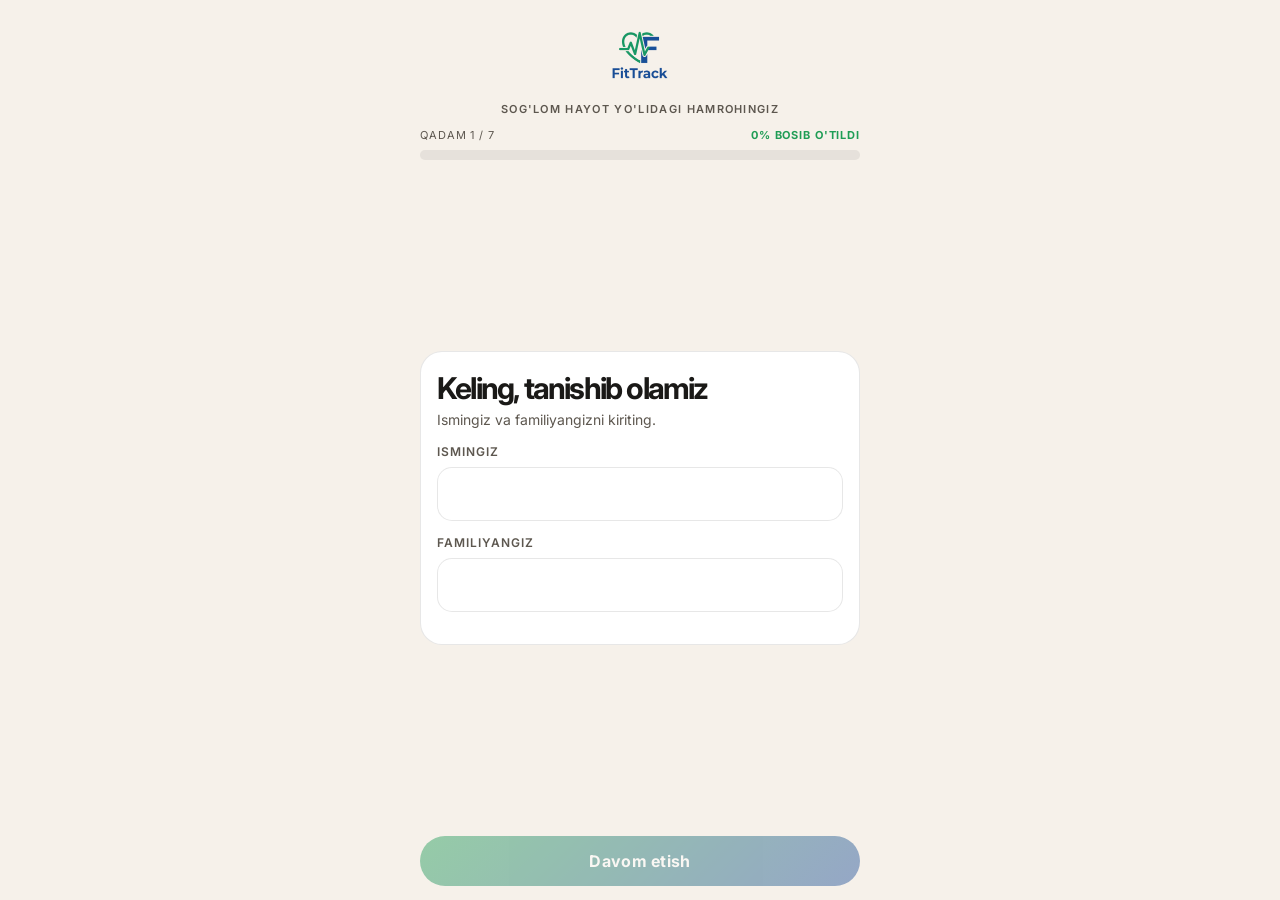
==== app/api/webapp/index.html @ aeaa6c37 "Webapp: wire Yandex banner R-A-20020837-1 + exit fullscreen hook - Set live banner block id on the p" ====
<!doctype html>
<html lang="uz">
<head>
<meta charset="utf-8" />
<meta name="viewport" content="width=device-width, initial-scale=1, viewport-fit=cover" />
<title>FitTrack</title>
<link rel="preconnect" href="https://fonts.googleapis.com">
<link rel="preconnect" href="https://fonts.gstatic.com" crossorigin>
<link href="https://fonts.googleapis.com/css2?family=Inter:wght@400;500;600;700;800&display=swap" rel="stylesheet">
<script src="https://telegram.org/js/telegram-web-app.js"></script>
<!-- Yandex Advertising Network (RTB) loader -->
<script>window.yaContextCb = window.yaContextCb || [];</script>
<script src="https://yandex.ru/ads/system/context.js" async></script>
<style>
  :root {
    --paper: #f6f1ea;
    --paper-strong: #efe7db;
    --card: #ffffff;
    --card-2: #ffffff;
    --ink: #1a1917;
    --ink-soft: #5d574f;
    --line: rgba(26,25,23,0.10);
    --green: #1f9d55;
    --green-deep: #17864a;
    --navy: #1e4c9a;
    --coral: #ff705d;
    --amber: #f5b301;
    --sky: #2ba0ff;
    --bad: #e0533f;
    --shadow: 0 12px 28px rgba(26,25,23,0.04);
    --radius-xl: 30px;
    --radius-lg: 20px;
    --radius-md: 15px;
  }

  * { box-sizing: border-box; -webkit-tap-highlight-color: transparent; }
  html, body { height: 100%; }
  body {
    margin: 0;
    background: var(--paper);
    color: var(--ink);
    font-family: "Inter", -apple-system, "Segoe UI", sans-serif;
    display: flex;
    justify-content: center;
    height: 100vh;
    height: 100dvh;
    overflow: hidden;
    padding:
      calc(12px + env(safe-area-inset-top))
      calc(16px + env(safe-area-inset-right))
      calc(14px + env(safe-area-inset-bottom))
      calc(16px + env(safe-area-inset-left));
  }

  .app {
    width: 100%;
    max-width: 440px;
    height: 100%;
    display: flex;
    flex-direction: column;
    min-height: 0;
  }

  .head {
    flex: none;
    display: flex;
    flex-direction: column;
    align-items: center;
    margin: 2px 0 12px;
  }

  .brand-wrap {
    display: inline-flex;
    align-items: center;
    justify-content: center;
    gap: 12px;
    padding: 0;
    border-radius: 999px;
    background: transparent;
    border: none;
  }

  .logo {
    width: 150px;
    height: auto;
    display: block;
    flex: none;
    background: transparent;
  }

  .brand {
    font-size: 20px;
    font-weight: 800;
    letter-spacing: -0.06em;
    color: var(--ink);
  }

  .brand .g {
    color: var(--green);
  }

  .tag {
    margin-top: 6px;
    color: var(--ink-soft);
    font-size: 11px;
    letter-spacing: 0.12em;
    text-transform: uppercase;
    text-align: center;
    font-weight: 600;
  }

  .pwrap {
    flex: none;
    margin: 0 0 12px;
  }

  .ptop {
    display: flex;
    justify-content: space-between;
    align-items: center;
    gap: 12px;
    margin-bottom: 8px;
    font-size: 11px;
    letter-spacing: 0.08em;
    text-transform: uppercase;
    color: var(--ink-soft);
  }

  .ptop b {
    color: var(--green);
    font-weight: 700;
  }

  .bar {
    height: 10px;
    background: rgba(44,46,42,0.08);
    border-radius: 999px;
    overflow: hidden;
    position: relative;
  }

  .bar > i {
    display: block;
    width: 0;
    height: 100%;
    border-radius: inherit;
    background: linear-gradient(90deg, var(--green) 0%, var(--navy) 100%);
    transition: width 0.35s ease;
  }

  .card {
    flex: 0 1 auto;
    min-height: 0;
    overflow-y: auto;
    -webkit-overflow-scrolling: touch;
    margin: auto 0;
    background: var(--card);
    border: 1px solid var(--line);
    border-radius: 22px;
    padding: 20px 16px 18px;
    box-shadow: none;
    animation: rise 0.35s ease both;
  }

  @keyframes rise {
    from { opacity: 0; transform: translateY(8px); }
    to { opacity: 1; transform: none; }
  }

  h1 {
    margin: 0 0 6px;
    font-size: clamp(22px, 4.6vw, 30px);
    line-height: 1.08;
    letter-spacing: -0.06em;
    font-weight: 700;
  }

  p.sub {
    margin: 0 0 14px;
    color: var(--ink-soft);
    font-size: 14px;
    line-height: 1.45;
  }

  .field {
    position: relative;
    margin-bottom: 14px;
  }

  .dob-grid {
    display: grid;
    grid-template-columns: 0.8fr 1.55fr 1.05fr;
    gap: 8px;
    margin-top: 6px;
  }

  .dob-box {
    position: relative;
    background: rgba(255,255,255,0.7);
    border: 1px solid var(--line);
    border-radius: 18px;
    padding: 10px 6px 8px;
    min-height: 62px;
  }

  .dob-box::after {
    content: "";
    position: absolute;
    right: 7px;
    bottom: 15px;
    width: 6px;
    height: 6px;
    border-right: 2px solid var(--ink-soft);
    border-bottom: 2px solid var(--ink-soft);
    transform: rotate(45deg);
    opacity: 0.45;
    pointer-events: none;
  }

  .dob-box label {
    display: block;
    margin-bottom: 6px;
    font-size: 10px;
    letter-spacing: 0.08em;
    text-transform: uppercase;
    color: var(--ink-soft);
  }

  .dob-box input,
  .dob-box select {
    width: 100%;
    border: none;
    background: transparent;
    padding: 0;
    font-size: 16px;
    color: var(--ink);
    text-align: center;
    outline: none;
  }

  .dob-box select {
    -webkit-appearance: none;
    -moz-appearance: none;
    appearance: none;
    text-align-last: center;
    padding: 0 14px 0 2px;
    cursor: pointer;
    text-overflow: ellipsis;
  }

  .dob-box input::placeholder {
    color: rgba(44,46,42,0.35);
  }

  label {
    display: block;
    margin-bottom: 8px;
    color: var(--ink-soft);
    font-size: 12px;
    letter-spacing: 0.08em;
    text-transform: uppercase;
    font-weight: 600;
  }

  input {
    width: 100%;
    padding: 16px 48px 16px 16px;
    border-radius: var(--radius-md);
    border: 1px solid var(--line);
    background: rgba(255,255,255,0.8);
    color: var(--ink);
    font-size: 17px;
    font-family: inherit;
    outline: none;
    transition: border-color 0.15s ease, box-shadow 0.15s ease, transform 0.15s ease;
  }

  input:focus {
    border-color: var(--navy);
    box-shadow: 0 0 0 4px rgba(30,76,154,0.12);
  }

  input.good {
    border-color: var(--green);
    box-shadow: 0 0 0 4px rgba(31,157,85,0.12);
  }

  input.bad {
    border-color: var(--bad);
    box-shadow: 0 0 0 4px rgba(224,83,63,0.10);
  }

  input[type=number] { -moz-appearance: textfield; }
  input[type=number]::-webkit-outer-spin-button,
  input[type=number]::-webkit-inner-spin-button {
    -webkit-appearance: none;
    margin: 0;
  }

  .tick {
    position: absolute;
    right: 13px;
    top: 40px;
    width: 22px;
    height: 22px;
    opacity: 0;
    transform: scale(0.7);
    transition: opacity 0.2s ease, transform 0.2s ease;
  }

  .tick.show {
    opacity: 1;
    transform: scale(1);
  }

  .micro, .ferr {
    margin: 4px 2px 0;
    font-size: 12px;
    line-height: 1.4;
  }

  .micro {
    color: var(--ink-soft);
  }

  .ferr {
    color: #c14c3d;
    min-height: 18px;
  }

  .options {
    display: grid;
    gap: 10px;
  }

  .opt {
    display: flex;
    align-items: center;
    gap: 12px;
    min-height: 54px;
    padding: 10px 14px;
    background: #ffffff;
    border: 1px solid var(--line);
    border-radius: 16px;
    cursor: pointer;
    transition: border-color 0.15s ease, background 0.15s ease, transform 0.15s ease;
  }

  .opt .ic {
    flex: none;
    width: 44px;
    height: 44px;
    border-radius: 13px;
    background: rgba(31,157,85,0.08);
    display: flex;
    align-items: center;
    justify-content: center;
  }

  .opt .ic svg {
    width: 26px;
    height: 26px;
    display: block;
  }

  .opt:hover { transform: translateY(-1px); }

  .opt .txt {
    flex: 1;
    min-width: 0;
    font-size: 16px;
    line-height: 1.2;
    font-weight: 600;
    letter-spacing: -0.02em;
  }

  .opt small {
    display: block;
    margin-top: 3px;
    color: var(--ink-soft);
    font-weight: 500;
    font-size: 12px;
    line-height: 1.4;
  }

  .opt .rad {
    width: 20px;
    height: 20px;
    border-radius: 50%;
    border: 1.5px solid rgba(27, 26, 24, 0.28);
    position: relative;
    flex: none;
  }

  .opt.sel {
    border-color: var(--green);
    background: rgba(31,157,85,0.06);
  }

  .opt.sel .rad {
    border-color: var(--green);
  }

  .opt.sel .rad::after {
    content: "";
    position: absolute;
    inset: 4px;
    border-radius: 50%;
    background: var(--green);
  }

  .nav {
    flex: none;
    display: flex;
    align-items: center;
    gap: 12px;
    padding-top: 12px;
  }

  button.btn {
    appearance: none;
    border: 0;
    font: inherit;
    cursor: pointer;
    border-radius: 999px;
    transition: transform 0.15s ease, opacity 0.15s ease, box-shadow 0.15s ease;
  }

  .btn:active:not(:disabled) { transform: translateY(1px); }
  .btn:disabled { opacity: 0.45; cursor: not-allowed; }

  .btn.ghost {
    flex: 0 0 auto;
    padding: 14px 18px;
    background: rgba(255,255,255,0.42);
    border: 1px solid rgba(44,46,42,0.08);
    color: var(--ink);
    font-weight: 600;
  }

  .btn:not(.ghost) {
    flex: 1;
    padding: 15px 18px;
    background: linear-gradient(135deg, var(--green) 0%, var(--navy) 100%);
    color: #fff;
    font-weight: 700;
    letter-spacing: 0.02em;
    box-shadow: none;
    text-transform: none;
  }

  .btn.cta {
    background: linear-gradient(135deg, var(--green) 0%, var(--navy) 100%);
    box-shadow: none;
  }

  .toast {
    position: fixed;
    left: 50%;
    top: calc(16px + env(safe-area-inset-top));
    transform: translate(-50%, -80px);
    background: rgba(44,46,42,0.94);
    color: #fff;
    padding: 12px 18px;
    border-radius: 999px;
    font-size: 13px;
    font-weight: 600;
    letter-spacing: 0.02em;
    box-shadow: var(--shadow);
    opacity: 0;
    transition: transform 0.3s ease, opacity 0.3s ease;
    z-index: 9;
  }

  .toast.show {
    transform: translate(-50%, 0);
    opacity: 1;
  }

  .plan {
    text-align: center;
  }

  .plan .ok {
    width: 48px;
    height: 48px;
    margin: 0 auto 6px;
    animation: pop 0.42s ease both;
  }

  @keyframes pop {
    0% { transform: scale(0.8); opacity: 0; }
    70% { transform: scale(1.08); opacity: 1; }
    100% { transform: scale(1); opacity: 1; }
  }

  .plan h1 {
    font-size: clamp(23px, 5.6vw, 32px);
    margin-top: 4px;
  }

  .plan .big {
    margin-top: 6px;
    font-size: clamp(36px, 9.5vw, 52px);
    line-height: 0.9;
    font-weight: 800;
    letter-spacing: -0.08em;
    color: var(--ink);
  }

  .plan .kc {
    color: var(--ink-soft);
    font-size: 12px;
    letter-spacing: 0.08em;
    text-transform: uppercase;
  }

  .macros {
    display: grid;
    grid-template-columns: repeat(3, minmax(0,1fr));
    gap: 8px;
    margin-top: 12px;
  }

  .macros div {
    background: var(--card-2);
    border: 1px solid rgba(44,46,42,0.08);
    border-radius: 18px;
    padding: 10px 6px 9px;
  }

  .macros b {
    display: block;
    font-size: 21px;
    letter-spacing: -0.06em;
    color: var(--green);
  }

  .macros .mi {
    display: flex;
    justify-content: center;
    margin-bottom: 4px;
  }

  .macros .mi svg {
    width: 22px;
    height: 22px;
  }

  .macros span {
    display: block;
    margin-top: 2px;
    color: var(--ink-soft);
    font-size: 11px;
    letter-spacing: 0.06em;
    text-transform: uppercase;
  }

  .calc {
    text-align: center;
    padding: 8px 0 6px;
  }

  .calc .ring {
    width: 78px;
    height: 78px;
    margin: 6px auto 18px;
    border-radius: 50%;
    background: conic-gradient(from 0deg, var(--green), var(--navy), var(--sky), var(--green));
    -webkit-mask: radial-gradient(farthest-side, #0000 calc(100% - 8px), #000 calc(100% - 8px));
    mask: radial-gradient(farthest-side, #0000 calc(100% - 8px), #000 calc(100% - 8px));
    animation: spin 0.85s linear infinite;
  }

  @keyframes spin {
    to { transform: rotate(360deg); }
  }

  .calc h1 {
    font-size: clamp(21px, 4.6vw, 27px);
    margin-bottom: 10px;
  }

  .calc .cstep {
    color: var(--ink-soft);
    font-size: 14px;
    min-height: 20px;
    margin-bottom: 18px;
    transition: opacity 0.3s ease, transform 0.3s ease;
  }

  .calc .cbar {
    height: 8px;
    width: 80%;
    max-width: 240px;
    margin: 0 auto;
    background: rgba(44,46,42,0.08);
    border-radius: 999px;
    overflow: hidden;
  }

  .calc .cbar > i {
    display: block;
    height: 100%;
    width: 0;
    border-radius: inherit;
    background: linear-gradient(90deg, var(--green), var(--navy));
    transition: width 2.3s cubic-bezier(0.4, 0, 0.2, 1);
  }

  .chips {
    display: flex;
    justify-content: center;
    flex-wrap: wrap;
    gap: 8px;
    margin-top: 12px;
  }

  .chip {
    display: inline-flex;
    align-items: center;
    padding: 8px 12px;
    background: rgba(255,255,255,0.5);
    border: 1px solid rgba(44,46,42,0.08);
    border-radius: 999px;
    color: var(--ink);
    font-size: 12px;
    font-weight: 700;
  }

  @media (max-width: 390px) {
    body {
      padding:
        calc(10px + env(safe-area-inset-top))
        calc(10px + env(safe-area-inset-right))
        calc(22px + env(safe-area-inset-bottom))
        calc(10px + env(safe-area-inset-left));
    }

    .app {
      max-width: 100%;
    }

    .head {
      margin: 2px 0 10px;
    }

    .logo {
      width: 132px;
    }

    .tag {
      margin-top: 4px;
    }

    .pwrap {
      margin: 0 0 10px;
    }

    .card {
      padding: 16px 14px 12px;
      border-radius: 20px;
    }

    h1 {
      font-size: clamp(20px, 6vw, 26px);
    }

    p.sub {
      margin: 0 0 12px;
    }

    .opt {
      min-height: 50px;
      padding: 9px 12px;
    }

    .opt .txt {
      font-size: 15px;
    }

    .options {
      gap: 8px;
    }

    .nav {
      gap: 8px;
      padding-top: 10px;
    }

    .btn.ghost,
    .btn:not(.ghost) {
      padding: 13px 14px;
      font-size: 15px;
    }

    .plan .ok {
      width: 42px;
      height: 42px;
      margin: 0 auto 4px;
    }

    .plan h1 {
      font-size: clamp(21px, 6vw, 26px);
      margin-top: 2px;
    }

    .plan .big {
      font-size: clamp(32px, 9.5vw, 46px);
    }

    .macros {
      gap: 6px;
    }

    .macros div {
      padding: 8px 4px 7px;
    }

    .macros b {
      font-size: 19px;
    }
  }
</style>
</head>
<body>
<div class="app">
  <div class="head">
    <div class="brand-wrap">
      <img class="logo" src="assets/logo.png" alt="FitTrack logo" />
    </div>
    <div class="tag" id="tagline"></div>
  </div>

  <div class="pwrap">
    <div class="ptop"><span id="stepLbl"></span><b id="pctLbl"></b></div>
    <div class="bar"><i id="bar"></i></div>
  </div>

  <div class="card" id="card"></div>
  <div class="nav" id="nav"></div>
</div>
<div class="toast" id="toast"></div>

<script>
const tg = window.Telegram ? window.Telegram.WebApp : null;
if (tg) { tg.ready(); tg.expand(); }

// Yandex RTB blok ID (Yandex kabinetidan: R-A-XXXXXXX-N). Bo'sh bo'lsa reklama render bo'lmaydi.
const YA_BLOCK_ID = "R-A-20020837-1";
// Fullscreen (chiqishda) reklama uchun ALOHIDA Yandex unit ID. Bo'sh bo'lsa oddiy yopiladi.
const YA_FULLSCREEN_ID = "";
function renderAd(containerId) {
  if (!YA_BLOCK_ID || typeof window.Ya === "undefined") return;
  window.yaContextCb.push(() => {
    try {
      window.Ya.Context.AdvManager.render({ blockId: YA_BLOCK_ID, renderTo: containerId });
    } catch (_) { /* reklama yuklanmasa, ekran buzilmaydi */ }
  });
}
// "Yopish" bosilganda: natija allaqachon ko'rilgan → fullscreen reklama → keyin yopiladi.
function closeWithExitAd() {
  if (!tg) return;
  if (!YA_FULLSCREEN_ID || typeof window.Ya === "undefined") { tg.close(); return; }
  let done = false, rendered = false;
  const finish = () => { if (done) return; done = true; tg.close(); };
  window.yaContextCb.push(() => {
    try {
      window.Ya.Context.AdvManager.render({
        blockId: YA_FULLSCREEN_ID,
        type: "fullscreen",
        platform: "touch",
        onRender: () => { rendered = true; },
        onClose: finish,
        onError: finish,
      });
    } catch (_) { finish(); }
  });
  // Reklama umuman ochilmasa (bloklovchi/tarmoq), 5s dan keyin baribir yopamiz.
  setTimeout(() => { if (!rendered) finish(); }, 5000);
}

const params = new URLSearchParams(location.search);
const tgUser = (tg && tg.initDataUnsafe && tg.initDataUnsafe.user) ? tg.initDataUnsafe.user : {};
const LANG = ["uz","ru","en"].includes(params.get("lang")) ? params.get("lang")
  : (["uz","ru","en"].includes(tgUser.language_code) ? tgUser.language_code : "uz");

const T = {
  uz: {
    tagline: "Sog'lom hayot yo'lidagi hamrohingiz",
    step: "Qadam", of: "dan", done: "bosib o'tildi",
    q_name: "Keling, tanishib olamiz", s_name: "Ismingiz va familiyangizni kiriting.",
    first: "Ismingiz", last: "Familiyangiz", m_name: "",
    q_gender: "Jinsingiz", s_gender: "Kaloriya hisobi jinsga bog'liq.", male: "Erkak", female: "Ayol",
    q_age: "Tug'ilgan sanangiz", s_age: "Sanani tanlang.", age: "dd-mm-yyyy",
    dob_day: "Kun", dob_month: "Oy", dob_year: "Yil",
    months: ["Yanvar","Fevral","Mart","Aprel","May","Iyun","Iyul","Avgust","Sentabr","Oktabr","Noyabr","Dekabr"],
    q_height: "Bo'yingiz", s_height: "BMI va normani aniqlash uchun.", height: "Bo'y (sm)",
    q_weight: "Vazningiz", s_weight: "Joriy vaznni kiriting.", weight: "Vazn (kg)",
    q_activity: "Kunlik faollik", s_activity: "Haqiqiy holatingizni tanlang.",
    a_sedentary: "Kam harakat", a_sedentary_d: "Ofis ishi, deyarli sport yo'q",
    a_light: "Yengil faollik", a_light_d: "Haftada 1–3 kun yengil mashg'ulot",
    a_moderate: "O'rtacha faollik", a_moderate_d: "Haftada 3–5 kun mashg'ulot",
    a_active: "Faol", a_active_d: "Haftada 6–7 kun jadal mashg'ulot",
    a_very_active: "Juda faol", a_very_active_d: "Og'ir jismoniy mehnat yoki kuniga 2 marta mashq",
    q_goal: "Maqsadingiz", s_goal: "Rejani maqsadga moslaymiz.",
    g_cut: "Vazn kamaytirish", g_cut_d: "Yog'ni yoqish", g_maintain: "Saqlab qolish", g_maintain_d: "Formani saqlash",
    g_bulk: "Massa yig'ish", g_bulk_d: "Mushak qurish",
    q_measures: "Tana o'lchovlari", s_measures: "Tana yog'ini aniqroq hisoblash uchun — ixtiyoriy.",
    waist: "Bel (sm)", neck: "Bo'yin (sm)", hip: "Son (sm)",
    m_measures: "Bu maydonlarni o'tkazib yuborsangiz ham reja tuziladi.",
    hipNote: "Ayollar uchun son o'lchovi tana yog'ini hisoblashga kerak.",
    back: "Orqaga", next: "Davom etish", skip: "O'tkazib yuborish", finish: "Hisobni yaratish va boshlash",
    rewards: ["Ajoyib boshlanish", "Zo'r natija", "Davom etamiz", "Yarmidan oshdik", "Ajoyib", "So'nggi qadam", "Deyarli tayyor"],
    planTitle: "Rejangiz tayyor!", kcalLabel: "kunlik kaloriya",
    protein: "Protein", carb: "Uglevod", fat: "Yog'", close: "Yopish",
    already: "Siz allaqachon ro'yxatdan o'tgansiz.",
    errReq: "To'ldiring", errRange: "Oralig'i",
    errSend: "Xatolik, qayta urinib ko'ring", sending: "Yaratilmoqda...",
    calc_title: "Rejangiz tayyorlanmoqda", calc_steps: ["Ma'lumotlar tahlil qilinmoqda", "Kaloriya hisoblanmoqda", "Makronutrientlar sozlanmoqda"],
  },
  ru: {
    tagline: "Ваш спутник на пути к здоровью",
    step: "Шаг", of: "из", done: "пройдено",
    q_name: "Давайте познакомимся", s_name: "Введите ваше имя и фамилию.",
    first: "Имя", last: "Фамилия", m_name: "",
    q_gender: "Пол", s_gender: "Расчёт калорий зависит от пола.", male: "Мужской", female: "Женский",
    q_age: "Дата рождения", s_age: "Выберите дату.", age: "dd-mm-yyyy",
    dob_day: "День", dob_month: "Месяц", dob_year: "Год",
    months: ["Январь","Февраль","Март","Апрель","Май","Июнь","Июль","Август","Сентябрь","Октябрь","Ноябрь","Декабрь"],
    q_height: "Рост", s_height: "Для расчёта ИМТ и нормы.", height: "Рост (см)",
    q_weight: "Вес", s_weight: "Укажите текущий вес.", weight: "Вес (кг)",
    q_activity: "Активность", s_activity: "Выберите ваш реальный уровень.",
    a_sedentary: "Низкая", a_sedentary_d: "Офисная работа, почти без спорта",
    a_light: "Лёгкая", a_light_d: "1–3 лёгкие тренировки в неделю",
    a_moderate: "Средняя", a_moderate_d: "3–5 тренировок в неделю",
    a_active: "Высокая", a_active_d: "6–7 интенсивных тренировок в неделю",
    a_very_active: "Очень высокая", a_very_active_d: "Тяжёлый физический труд или тренировки 2 раза в день",
    q_goal: "Ваша цель", s_goal: "Подстроим план под цель.",
    g_cut: "Снижение веса", g_cut_d: "Сжечь жир", g_maintain: "Поддержание", g_maintain_d: "Держать форму",
    g_bulk: "Набор массы", g_bulk_d: "Растить мышцы",
    q_measures: "Замеры тела", s_measures: "Для точного расчёта жира — необязательно.",
    waist: "Талия (см)", neck: "Шея (см)", hip: "Бёдра (см)",
    m_measures: "План составится даже если пропустить.",
    hipNote: "Для женщин замер бёдер нужен для расчёта жира.",
    back: "Назад", next: "Продолжить", skip: "Пропустить", finish: "Создать аккаунт и начать",
    rewards: ["Отличный старт", "Супер результат", "Продолжаем", "Больше половины", "Хорошо идёте", "Последний шаг", "Почти готово"],
    planTitle: "Ваш план готов!", kcalLabel: "калорий в день",
    protein: "Белки", carb: "Углеводы", fat: "Жиры", close: "Закрыть",
    already: "Вы уже зарегистрированы.",
    errReq: "Заполните", errRange: "Диапазон",
    errSend: "Ошибка, попробуйте снова", sending: "Создаём...",
    calc_title: "Готовим ваш план", calc_steps: ["Анализируем данные", "Считаем калории", "Настраиваем БЖУ"],
  },
  en: {
    tagline: "Your companion on the way to health",
    step: "Step", of: "of", done: "completed",
    q_name: "Let’s get acquainted", s_name: "Enter your first and last name.",
    first: "First name", last: "Last name", m_name: "",
    q_gender: "Gender", s_gender: "Calorie math depends on gender.", male: "Male", female: "Female",
    q_age: "Date of birth", s_age: "Select your date.", age: "dd-mm-yyyy",
    dob_day: "Day", dob_month: "Month", dob_year: "Year",
    months: ["January","February","March","April","May","June","July","August","September","October","November","December"],
    q_height: "Height", s_height: "To compute BMI and targets.", height: "Height (cm)",
    q_weight: "Weight", s_weight: "Enter your current weight.", weight: "Weight (kg)",
    q_activity: "Activity level", s_activity: "Choose your real routine.",
    a_sedentary: "Sedentary", a_sedentary_d: "Desk job, little to no exercise",
    a_light: "Light", a_light_d: "Light exercise 1–3 days a week",
    a_moderate: "Moderate", a_moderate_d: "Exercise 3–5 days a week",
    a_active: "Active", a_active_d: "Hard exercise 6–7 days a week",
    a_very_active: "Very active", a_very_active_d: "Physical job or training twice a day",
    q_goal: "Your goal", s_goal: "We'll tailor the plan.",
    g_cut: "Lose weight", g_cut_d: "Burn fat", g_maintain: "Maintain", g_maintain_d: "Stay in shape",
    g_bulk: "Gain muscle", g_bulk_d: "Build muscle",
    q_measures: "Body measurements", s_measures: "For a precise body-fat estimate — optional.",
    waist: "Waist (cm)", neck: "Neck (cm)", hip: "Hip (cm)",
    m_measures: "The plan works even if you skip these.",
    hipNote: "For women, hip measurement is needed for body fat.",
    back: "Back", next: "Continue", skip: "Skip", finish: "Create account & start",
    rewards: ["Great start", "Perfect momentum", "Keep going", "Over halfway", "Doing great", "Final step", "Nearly done"],
    planTitle: "Your plan is ready!", kcalLabel: "daily calories",
    protein: "Protein", carb: "Carbs", fat: "Fat", close: "Close",
    already: "You are already registered.",
    errReq: "Required", errRange: "Range",
    errSend: "Error, please try again", sending: "Creating...",
    calc_title: "Preparing your plan", calc_steps: ["Analyzing your data", "Calculating calories", "Tuning your macros"],
  },
};
const L = T[LANG];
document.getElementById("tagline").textContent = L.tagline;

const LS_KEY = "fittrack_onb_" + (tgUser.id || "anon");
const RANGES = { age: [10, 100], height_cm: [100, 250], weight_kg: [30, 350] };
const data = {
  first_name: tgUser.first_name || "", last_name: tgUser.last_name || "",
  gender: null, age: null, height_cm: null, weight_kg: null,
  activity: "moderate", goal: null, waist_cm: null, neck_cm: null, hip_cm: null,
};
let step = 0;

(function restore() {
  try {
    const raw = localStorage.getItem(LS_KEY);
    if (raw) {
      const saved = JSON.parse(raw);
      Object.assign(data, saved.data || {});
      if (typeof saved.step === "number" && saved.step >= 0 && saved.step < 7) step = saved.step;
    }
  } catch (e) {}
})();

function persist() { try { localStorage.setItem(LS_KEY, JSON.stringify({ data, step })); } catch (e) {} }
function clearStore() { try { localStorage.removeItem(LS_KEY); } catch (e) {} }

const TOTAL = 7;
const card = document.getElementById("card");
const nav = document.getElementById("nav");
const bar = document.getElementById("bar");
const stepLbl = document.getElementById("stepLbl");
const pctLbl = document.getElementById("pctLbl");
const toast = document.getElementById("toast");

const TICK = '<svg class="tick" viewBox="0 0 24 24" fill="none"><circle cx="12" cy="12" r="11" fill="#1f9d55"/><path d="M7 12.5l3.2 3.2L17 9" stroke="#fff" stroke-width="2.2" stroke-linecap="round" stroke-linejoin="round"/></svg>';

const ICONS = {
  gender_male: '<svg viewBox="0 0 24 24" fill="none"><circle cx="10" cy="14" r="5.2" fill="none" stroke="#1e4c9a" stroke-width="2"/><path d="M14.5 9.5 20 4" stroke="#1e4c9a" stroke-width="2" stroke-linecap="round"/><path d="M15.5 4H20v4.5" stroke="#1e4c9a" stroke-width="2" stroke-linecap="round" stroke-linejoin="round"/></svg>',
  gender_female: '<svg viewBox="0 0 24 24" fill="none"><circle cx="12" cy="8.5" r="5.2" fill="none" stroke="#ff705d" stroke-width="2"/><path d="M12 13.7V21" stroke="#ff705d" stroke-width="2" stroke-linecap="round"/><path d="M8.5 17.5h7" stroke="#ff705d" stroke-width="2" stroke-linecap="round"/></svg>',
  act_sedentary: '<svg viewBox="0 0 24 24" fill="none" stroke="#1e4c9a" stroke-width="1.8" stroke-linecap="round" stroke-linejoin="round"><path d="M5 11V9a2 2 0 0 1 2-2h10a2 2 0 0 1 2 2v2"/><path d="M3 13.5A1.5 1.5 0 0 1 4.5 12H6a1.5 1.5 0 0 1 1.5 1.5V15h9v-1.5A1.5 1.5 0 0 1 18 12h1.5A1.5 1.5 0 0 1 21 13.5V17a1 1 0 0 1-1 1H4a1 1 0 0 1-1-1Z"/><path d="M6 18v1.5M18 18v1.5"/></svg>',
  act_light: '<svg viewBox="0 0 24 24" fill="none" stroke="#1e4c9a" stroke-width="1.8" stroke-linecap="round" stroke-linejoin="round"><path d="M3 16.5v-3l3.5-1 2.2 1.4c1 .6 2.1.9 3.3 1l4.5.4c1.6.1 2.5.9 2.5 2.2v.5H4a1 1 0 0 1-1-1Z" fill="#1f9d55" fill-opacity="0.15"/><path d="M7 12.8v1.7M10 14v1.6" stroke="#1f9d55"/></svg>',
  act_moderate: '<svg viewBox="0 0 24 24" fill="none" stroke-width="1.8" stroke-linecap="round" stroke-linejoin="round"><circle cx="5.5" cy="17" r="3.2" stroke="#1e4c9a"/><circle cx="18.5" cy="17" r="3.2" stroke="#1e4c9a"/><path d="M5.5 17h5l3.5-6.5" stroke="#1f9d55"/><path d="M9 10.5h5.5L18.5 17" stroke="#1f9d55"/><path d="M13.5 7.5H16" stroke="#1e4c9a"/></svg>',
  act_active: '<svg viewBox="0 0 24 24" fill="none"><path d="M13 2 4 13.5h6l-1 8.5 9-11.5h-6l1-8.5Z" fill="#1f9d55" fill-opacity="0.22" stroke="#1e4c9a" stroke-width="1.8" stroke-linejoin="round"/></svg>',
  act_very_active: '<svg viewBox="0 0 24 24" fill="none"><path d="M13 2 4 13.5h6l-1 8.5 9-11.5h-6l1-8.5Z" fill="#ff705d" fill-opacity="0.28" stroke="#ff705d" stroke-width="1.8" stroke-linejoin="round"/></svg>',
  goal_cut: '<svg viewBox="0 0 24 24" fill="none"><path d="M12 2.5C13 6 9 7.2 9 11a5 5 0 0 0 10 .4c.2-2.6-1.3-4.8-3-6.3.3 1.7-.6 2.8-1.8 3C15 8 13.5 5 12 2.5Z" fill="#ff705d" fill-opacity="0.85"/><path d="M12.4 12.5c-1.1.7-1.9 1.7-1.9 3a2.5 2.5 0 0 0 5 .3c.1-.9-.3-1.7-1-2.3-.1.8-.6 1.2-1.3 1.4.3-.9-.2-1.7-.8-2.4Z" fill="#f5b301"/></svg>',
  goal_maintain: '<svg viewBox="0 0 24 24" fill="none" stroke="#1e4c9a" stroke-width="1.7" stroke-linecap="round" stroke-linejoin="round"><path d="M12 4v16"/><path d="M8 20h8"/><path d="M4.5 7.5h4c1.4 0 2.8-.5 3.5-1 .7.5 2.1 1 3.5 1h4"/><path d="M4.5 7.5 2.2 12.6a3 3 0 0 0 4.6 0L4.5 7.5Z" stroke="#1f9d55"/><path d="M19.5 7.5 17.2 12.6a3 3 0 0 0 4.6 0L19.5 7.5Z" stroke="#1f9d55"/></svg>',
  goal_bulk: '<svg viewBox="0 0 24 24" fill="none" stroke-linecap="round"><path d="M8 12h8" stroke="#1f9d55" stroke-width="2.2"/><path d="M6.5 8.5v7M4 10.2v3.6M17.5 8.5v7M20 10.2v3.6" stroke="#1e4c9a" stroke-width="2.2"/></svg>',
  macro_protein: '<svg viewBox="0 0 24 24" fill="none" stroke-linecap="round" stroke-linejoin="round"><path d="M14 4.2a5 5 0 0 1 4 8 3 3 0 0 1-3.4 4.3 3 3 0 0 1-4.1-4.2A5 5 0 0 1 14 4.2Z" fill="#ff705d" fill-opacity="0.22" stroke="#1e4c9a" stroke-width="1.8"/><path d="m10.4 13.6-4.2 4.2" stroke="#1e4c9a" stroke-width="1.8"/><path d="M6.2 17.8 4 18.1l.3-2.2M6.2 17.8 6 20l2.2-.3" stroke="#1e4c9a" stroke-width="1.8"/></svg>',
  macro_carb: '<svg viewBox="0 0 24 24" fill="none" stroke="#1e4c9a" stroke-width="1.8" stroke-linecap="round" stroke-linejoin="round"><path d="M3.5 11.5h17a8.5 8.5 0 0 1-17 0Z" fill="#1f9d55" fill-opacity="0.15"/><path d="M2.5 11.5h19"/><path d="M8.5 8.2c.8-1.2 2-1.9 3.5-1.9s2.7.7 3.5 1.9" stroke="#1f9d55"/><path d="M12 5.4v1.3" stroke="#1f9d55"/></svg>',
  macro_fat: '<svg viewBox="0 0 24 24" fill="none" stroke="#1e4c9a" stroke-width="1.8" stroke-linejoin="round"><path d="M12 3.2c3.2 0 5.3 2.9 5.3 7.3 0 4.6-2.6 9.8-5.3 9.8s-5.3-5.2-5.3-9.8C6.7 6.1 8.8 3.2 12 3.2Z" fill="#1f9d55" fill-opacity="0.18"/><circle cx="12" cy="13.8" r="2.6" fill="#1f9d55" fill-opacity="0.4" stroke="#1e4c9a" stroke-width="1.6"/></svg>',
};
function esc(s) { const d = document.createElement("div"); d.textContent = s; return d.innerHTML; }

function showReward(i) {
  const msg = L.rewards[i];
  if (!msg) return;
  toast.textContent = msg;
  toast.classList.add("show");
  clearTimeout(showReward._t);
  showReward._t = setTimeout(() => toast.classList.remove("show"), 1600);
}

function setProgress() {
  const pct = Math.round((step / TOTAL) * 100);
  bar.style.width = pct + "%";
  stepLbl.textContent = `${L.step} ${step + 1} / ${TOTAL}`;
  pctLbl.textContent = `${pct}% ${L.done}`;
}

function go(next) {
  if (next > step && next <= TOTAL) showReward(step);
  step = next; persist(); render();
}

function navBtns(primaryLabel, onPrimary, opts) {
  opts = opts || {};
  nav.innerHTML = "";
  if (step > 0) {
    const b = document.createElement("button");
    b.className = "btn ghost"; b.textContent = L.back;
    b.onclick = () => go(step - 1);
    nav.appendChild(b);
  }
  if (opts.skip) {
    const s = document.createElement("button");
    s.className = "btn ghost"; s.textContent = L.skip; s.onclick = opts.skip;
    nav.appendChild(s);
  }
  const p = document.createElement("button");
  p.className = "btn" + (opts.cta ? " cta" : ""); p.id = "primary";
  p.textContent = primaryLabel; p.onclick = onPrimary;
  if (opts.disabled) p.disabled = true;
  nav.appendChild(p);
  return p;
}

function setPrimaryEnabled(on) { const p = document.getElementById("primary"); if (p) p.disabled = !on; }

function render() { 
  setProgress();
  const r = [renderName, renderGender, renderAge, renderHeight, renderWeight, renderActivity, renderGoal][step];
  r();
}

function renderName() {
  card.innerHTML = `<h1>${esc(L.q_name)}</h1><p class="sub">${esc(L.s_name)}</p>
    <div class="field"><label>${esc(L.first)}</label>
      <input id="fn" type="text" maxlength="64" value="${esc(data.first_name)}" autocomplete="given-name" />${TICK}</div>
    <div class="field"><label>${esc(L.last)}</label>
      <input id="ln" type="text" maxlength="64" value="${esc(data.last_name)}" autocomplete="family-name" />${TICK}</div>
    ${L.m_name ? `<p class="micro">${esc(L.m_name)}</p>` : ""}`;
  const fn = document.getElementById("fn"), ln = document.getElementById("ln");
  const ticks = card.querySelectorAll(".tick");
  const check = () => {
    const okF = fn.value.trim().length > 0, okL = ln.value.trim().length > 0;
    fn.classList.toggle("good", okF); ln.classList.toggle("good", okL);
    ticks[0].classList.toggle("show", okF); ticks[1].classList.toggle("show", okL);
    setPrimaryEnabled(okF && okL);
  };
  fn.addEventListener("input", check); ln.addEventListener("input", check);
  navBtns(L.next, () => {
    data.first_name = fn.value.trim(); data.last_name = ln.value.trim();
    if (!data.first_name || !data.last_name) return;
    persist(); go(step + 1);
  }, { disabled: true });
  check();
}

function renderNumber(key, title, sub, label, extraMicro) {
  card.innerHTML = `<h1>${esc(title)}</h1><p class="sub">${esc(sub)}</p>
    <div class="field"><label>${esc(label)}</label>
      <input id="f" type="number" inputmode="decimal" value="${data[key] ?? ""}" />${TICK}
      <div class="ferr" id="fe"></div></div>${extraMicro ? `<p class="micro">${esc(extraMicro)}</p>` : ""}`;
  const f = document.getElementById("f"), fe = document.getElementById("fe"), tick = card.querySelector(".tick");
  const [min, max] = RANGES[key];
  const check = () => {
    const raw = f.value.trim();
    if (raw === "") { f.classList.remove("good","bad"); tick.classList.remove("show"); fe.textContent = ""; setPrimaryEnabled(false); return; }
    const v = parseFloat(raw);
    const ok = !isNaN(v) && v >= min && v <= max;
    f.classList.toggle("good", ok); f.classList.toggle("bad", !ok);
    tick.classList.toggle("show", ok);
    fe.textContent = ok ? "" : `${L.errRange}: ${min}–${max}`;
    setPrimaryEnabled(ok);
  };
  f.addEventListener("input", check);
  navBtns(L.next, () => {
    const v = parseFloat(f.value); if (isNaN(v) || v < min || v > max) return;
    data[key] = v; persist(); go(step + 1);
  }, { disabled: true });
  check();
}

function calcAgeFromBirthDate(date) {
  const now = new Date();
  const birth = new Date(date.year, date.month - 1, date.day);
  let age = now.getFullYear() - birth.getFullYear();
  const hasBirthdayPassed =
    now.getMonth() > birth.getMonth() ||
    (now.getMonth() === birth.getMonth() && now.getDate() >= birth.getDate());
  if (!hasBirthdayPassed) age -= 1;
  return age;
}

function renderAge() {
  const curYear = new Date().getFullYear();
  let sd = 0, sm = 0, sy = 0;
  const savedMatch = String(data.birth_date || "").match(/^(\d{2})-(\d{2})-(\d{4})$/);
  if (savedMatch) { sd = +savedMatch[1]; sm = +savedMatch[2]; sy = +savedMatch[3]; }

  const opt = (v, label, sel) => `<option value="${v}"${sel ? " selected" : ""}>${esc(label)}</option>`;
  const dayOpts = [`<option value="" disabled${sd ? "" : " selected"}>${esc(L.dob_day)}</option>`];
  for (let d = 1; d <= 31; d++) dayOpts.push(opt(d, String(d).padStart(2, "0"), d === sd));
  const monthOpts = [`<option value="" disabled${sm ? "" : " selected"}>${esc(L.dob_month)}</option>`];
  for (let m = 1; m <= 12; m++) monthOpts.push(opt(m, L.months[m - 1], m === sm));
  const yearOpts = [`<option value="" disabled${sy ? "" : " selected"}>${esc(L.dob_year)}</option>`];
  for (let y = curYear - 10; y >= curYear - 100; y--) yearOpts.push(opt(y, String(y), y === sy));

  card.innerHTML = `<h1>${esc(L.q_age)}</h1><p class="sub">${esc(L.s_age)}</p>
    <div class="dob-grid">
      <div class="dob-box"><label>${esc(L.dob_day)}</label><select id="dob-d">${dayOpts.join("")}</select></div>
      <div class="dob-box"><label>${esc(L.dob_month)}</label><select id="dob-m">${monthOpts.join("")}</select></div>
      <div class="dob-box"><label>${esc(L.dob_year)}</label><select id="dob-y">${yearOpts.join("")}</select></div>
    </div>
    <div class="ferr" id="dob-fe"></div>`;

  const dEl = document.getElementById("dob-d");
  const mEl = document.getElementById("dob-m");
  const yEl = document.getElementById("dob-y");
  const fe = document.getElementById("dob-fe");
  let valid = null;

  const check = () => {
    valid = null;
    const day = +dEl.value, month = +mEl.value, year = +yEl.value;
    if (!day || !month || !year) { fe.textContent = ""; setPrimaryEnabled(false); return; }
    const dt = new Date(year, month - 1, day);
    const real = dt.getFullYear() === year && dt.getMonth() === month - 1 && dt.getDate() === day;
    if (!real) { fe.textContent = `${L.errRange}: ${L.age}`; setPrimaryEnabled(false); return; }
    const age = calcAgeFromBirthDate({ day, month, year });
    if (age < 10 || age > 100) { fe.textContent = `${L.errRange}: 10–100`; setPrimaryEnabled(false); return; }
    valid = { day, month, year, age };
    fe.textContent = "";
    setPrimaryEnabled(true);
  };

  [dEl, mEl, yEl].forEach(el => el.addEventListener("change", check));

  navBtns(L.next, () => {
    if (!valid) return;
    data.birth_date = `${String(valid.day).padStart(2, "0")}-${String(valid.month).padStart(2, "0")}-${valid.year}`;
    data.age = valid.age;
    persist();
    go(step + 1);
  }, { disabled: true });

  check();
}

function renderHeight() { renderNumber("height_cm", L.q_height, L.s_height, L.height); }
function renderWeight() { renderNumber("weight_kg", L.q_weight, L.s_weight, L.weight); }

function choiceStep(key, title, sub, items, finish) {
  card.innerHTML = `<h1>${esc(title)}</h1><p class="sub">${esc(sub)}</p>
    <div class="options">${items.map(it => `
      <div class="opt ${data[key]===it.v?'sel':''}" data-v="${it.v}">
        ${it.ic ? `<span class="ic">${ICONS[it.ic]||""}</span>` : ""}
        <span class="txt">${esc(it.t)}${it.d ? `<small>${esc(it.d)}</small>` : ""}</span>
        <span class="rad"></span>
      </div>`).join("")}</div>`;
  card.querySelectorAll(".opt").forEach(el => el.onclick = () => {
    data[key] = el.dataset.v; persist();
    card.querySelectorAll(".opt").forEach(o => o.classList.toggle("sel", o.dataset.v === data[key]));
    setPrimaryEnabled(true);
  });
  navBtns(finish ? L.finish : L.next, () => {
    if (!data[key]) return;
    if (finish) submit(); else go(step + 1);
  }, { disabled: !data[key], cta: !!finish });
}

function renderGender() {
  choiceStep("gender", L.q_gender, L.s_gender, [
    { v: "male", t: L.male, ic: "gender_male" },
    { v: "female", t: L.female, ic: "gender_female" },
  ]);
}

function renderActivity() {
  choiceStep("activity", L.q_activity, L.s_activity,
    ["sedentary","moderate","active"].map(v =>
      ({ v, t: L["a_"+v], d: L["a_"+v+"_d"], ic: "act_"+v })));
}

function renderGoal() {
  choiceStep("goal", L.q_goal, L.s_goal, [
    { v: "cut", t: L.g_cut, d: L.g_cut_d, ic: "goal_cut" },
    { v: "maintain", t: L.g_maintain, d: L.g_maintain_d, ic: "goal_maintain" },
    { v: "bulk", t: L.g_bulk, d: L.g_bulk_d, ic: "goal_bulk" },
  ], true);
}

let _calcTimer = null;
let _calcCount = null;
function showCalculating() {
  nav.innerHTML = "";
  card.innerHTML = `<div class="calc">
      <div class="ring"></div>
      <h1>${esc(L.calc_title)}</h1>
      <div class="cstep" id="cstep">${esc(L.calc_steps[0])}</div>
      <div class="cbar"><i id="cbari"></i></div>
    </div>`;
  requestAnimationFrame(() => { const b = document.getElementById("cbari"); if (b) b.style.width = "100%"; });

  // Rag'batlantirish: yuqoridagi progress 100% ga to'ladi
  stepLbl.textContent = "";
  bar.style.width = "100%";
  let pc = Math.round((step / TOTAL) * 100);
  pctLbl.textContent = `${pc}% ${L.done}`;
  _calcCount = setInterval(() => {
    pc = Math.min(100, pc + 2);
    pctLbl.textContent = `${pc}% ${L.done}`;
    if (pc >= 100) { clearInterval(_calcCount); _calcCount = null; }
  }, 45);

  // Bosqich matni silliq almashadi (fade + slide)
  let i = 0;
  const el = document.getElementById("cstep");
  _calcTimer = setInterval(() => {
    i = (i + 1) % L.calc_steps.length;
    if (!el) return;
    el.style.opacity = "0";
    el.style.transform = "translateY(6px)";
    setTimeout(() => {
      el.textContent = L.calc_steps[i];
      el.style.opacity = "1";
      el.style.transform = "translateY(0)";
    }, 300);
  }, 950);
}
function stopCalculating() {
  if (_calcTimer) { clearInterval(_calcTimer); _calcTimer = null; }
  if (_calcCount) { clearInterval(_calcCount); _calcCount = null; }
}

async function submit() {
  showCalculating();
  const minWait = new Promise(r => setTimeout(r, 2400));
  try {
    const initData = tg ? tg.initData : "";
    if (!initData) {
      const reason = !window.Telegram ? "SDK yuklanmadi"
        : !tg ? "WebApp yo'q"
        : (tg.initDataUnsafe && tg.initDataUnsafe.user) ? "imzosiz launch"
        : "kontekst yo'q";
      throw new Error(`initData bo'sh · ${reason} · v${tg?.version || "?"}/${tg?.platform || "?"}`);
    }
    const body = {
      init_data: initData,
      name: (data.first_name + " " + data.last_name).trim(),
      gender: data.gender, age: Math.round(data.age),
      height_cm: data.height_cm, weight_kg: data.weight_kg,
      activity: data.activity, goal: data.goal,
      waist_cm: data.waist_cm, neck_cm: data.neck_cm, hip_cm: data.hip_cm,
    };
    const res = await fetch("/api/onboarding", {
      method: "POST", headers: { "Content-Type": "application/json" }, body: JSON.stringify(body),
    });
    const json = await res.json().catch(() => ({}));
    if (!res.ok) {
      const detail = json?.detail;
      const msg = typeof detail === "string"
        ? detail
        : Array.isArray(detail)
          ? (detail[0]?.msg || L.errSend)
          : L.errSend;
      throw new Error(`${res.status} · ${msg}`);
    }
    await minWait;
    stopCalculating();
    clearStore();
    if (json.plan) return showPlan(json.plan);
    return showAlready();
  } catch (e) {
    stopCalculating();
    render();
    toast.textContent = e?.message || L.errSend;
    toast.classList.add("show");
    setTimeout(() => toast.classList.remove("show"), 2800);
  }
}

const OK_SVG = '<svg class="ok" viewBox="0 0 64 64" fill="none"><circle cx="32" cy="32" r="30" fill="#1f9d55"/><path d="M20 33l8 8 16-18" stroke="#fff" stroke-width="5" stroke-linecap="round" stroke-linejoin="round"/></svg>';

function showAlready() {
  bar.style.width = "100%";
  stepLbl.textContent = ""; pctLbl.textContent = `100% ${L.done}`;
  card.innerHTML = `<div class="plan">${OK_SVG}<p class="sub" style="margin-top:8px">${esc(L.already)}</p></div>`;
  nav.innerHTML = ""; closeBtn();
}

function showPlan(plan) {
  bar.style.width = "100%";
  stepLbl.textContent = ""; pctLbl.textContent = `100% ${L.done}`;
  const bf = plan.body_fat_pct != null ? `<span class="chip">Body fat ${plan.body_fat_pct}%</span>` : "";
  card.innerHTML = `<div class="plan">${OK_SVG}
    <h1>${esc(L.planTitle)}</h1>
    <div class="big">${plan.target_kcal}</div>
    <div class="kc">${esc(L.kcalLabel)}</div>
    <div class="macros">
      <div><span class="mi">${ICONS.macro_protein}</span><b>${plan.macros.protein_g}g</b><span>${esc(L.protein)}</span></div>
      <div><span class="mi">${ICONS.macro_carb}</span><b>${plan.macros.carb_g}g</b><span>${esc(L.carb)}</span></div>
      <div><span class="mi">${ICONS.macro_fat}</span><b>${plan.macros.fat_g}g</b><span>${esc(L.fat)}</span></div>
    </div>
    <div class="chips"><span class="chip">BMI ${plan.bmi}</span><span class="chip">TDEE ${plan.tdee}</span>${bf}</div>
    <div class="ad-slot" id="ya_plan_ad"></div>
  </div>`;
  nav.innerHTML = ""; closeBtn();
  renderAd("ya_plan_ad");
}

function closeBtn() {
  const b = document.createElement("button");
  b.className = "btn cta"; b.textContent = L.close; b.onclick = () => closeWithExitAd();
  nav.appendChild(b);
}

render();
</script>
</body>
</html>
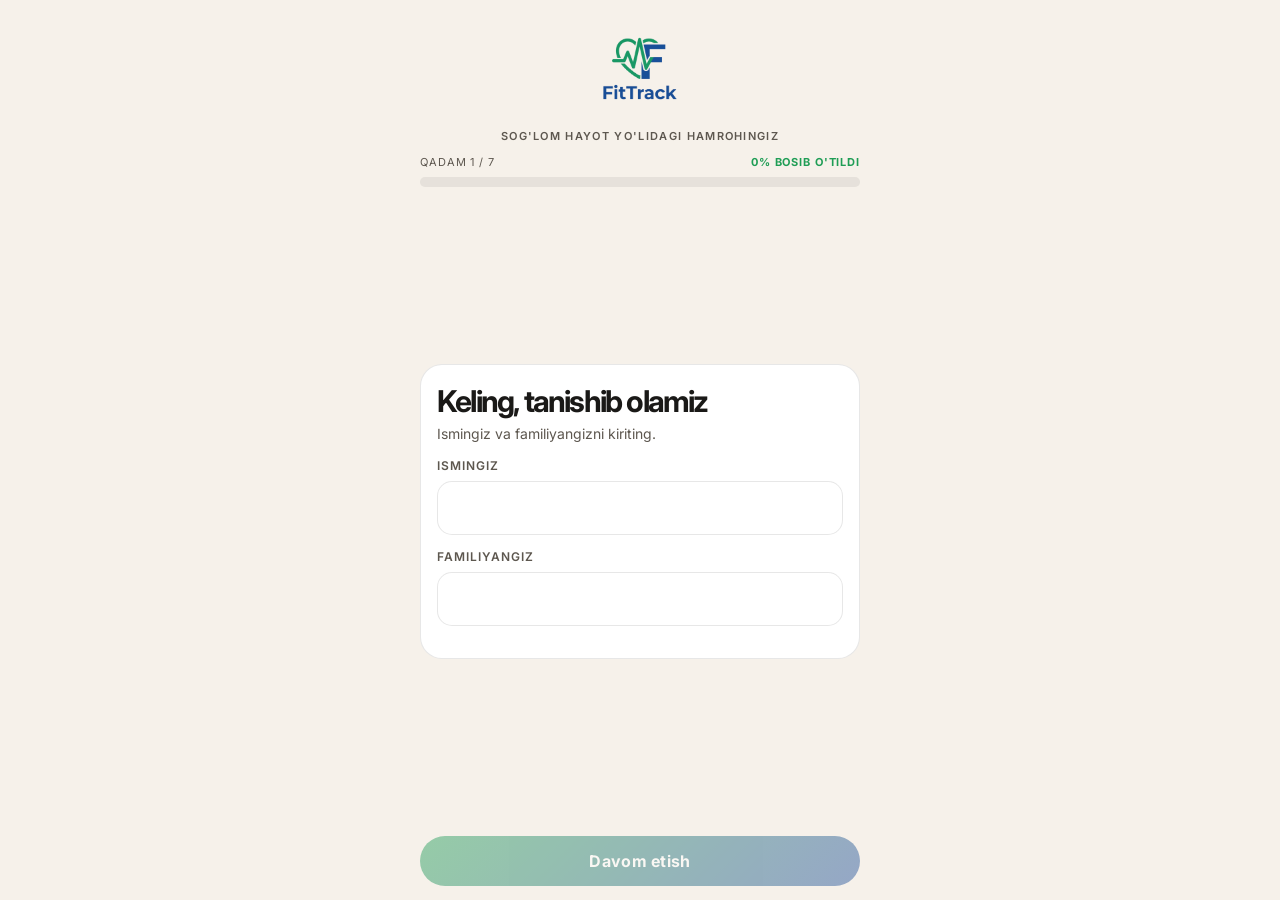
==== commit 38d4974d: "Webapp: no autosave/prefill, always start from name, bigger logo - Disable localStorage persistence " ====
--- a/app/api/webapp/index.html
+++ b/app/api/webapp/index.html
@@ -81,7 +81,7 @@
   }
 
   .logo {
-    width: 150px;
+    width: 200px;
     height: auto;
     display: block;
     flex: none;
@@ -646,7 +646,7 @@
     }
 
     .logo {
-      width: 132px;
+      width: 176px;
     }
 
     .tag {
@@ -766,10 +766,12 @@
   const finish = () => { if (done) return; done = true; tg.close(); };
   window.yaContextCb.push(() => {
     try {
+      const plat = /android|ios|iphone|ipad/i.test((tg && tg.platform) || "") ? "touch"
+        : (tg && tg.platform && tg.platform !== "unknown") ? "desktop" : "touch";
       window.Ya.Context.AdvManager.render({
         blockId: YA_FULLSCREEN_ID,
         type: "fullscreen",
-        platform: "touch",
+        platform: plat,
         onRender: () => { rendered = true; },
         onClose: finish,
         onError: finish,
@@ -892,24 +894,17 @@
 const LS_KEY = "fittrack_onb_" + (tgUser.id || "anon");
 const RANGES = { age: [10, 100], height_cm: [100, 250], weight_kg: [30, 350] };
 const data = {
-  first_name: tgUser.first_name || "", last_name: tgUser.last_name || "",
+  first_name: "", last_name: "",
   gender: null, age: null, height_cm: null, weight_kg: null,
   activity: "moderate", goal: null, waist_cm: null, neck_cm: null, hip_cm: null,
 };
 let step = 0;
 
-(function restore() {
-  try {
-    const raw = localStorage.getItem(LS_KEY);
-    if (raw) {
-      const saved = JSON.parse(raw);
-      Object.assign(data, saved.data || {});
-      if (typeof saved.step === "number" && saved.step >= 0 && saved.step < 7) step = saved.step;
-    }
-  } catch (e) {}
-})();
-
-function persist() { try { localStorage.setItem(LS_KEY, JSON.stringify({ data, step })); } catch (e) {} }
+// Saqlash o'chirilgan: har safar (birinchi hisob ham, recalculate ham) toza,
+// ismdan boshlanadi. Eski saqlangan qiymatlar bo'lsa tozalab yuboramiz.
+try { localStorage.removeItem(LS_KEY); } catch (e) {}
+
+function persist() { /* saqlash o'chirilgan */ }
 function clearStore() { try { localStorage.removeItem(LS_KEY); } catch (e) {} }
 
 const TOTAL = 7;
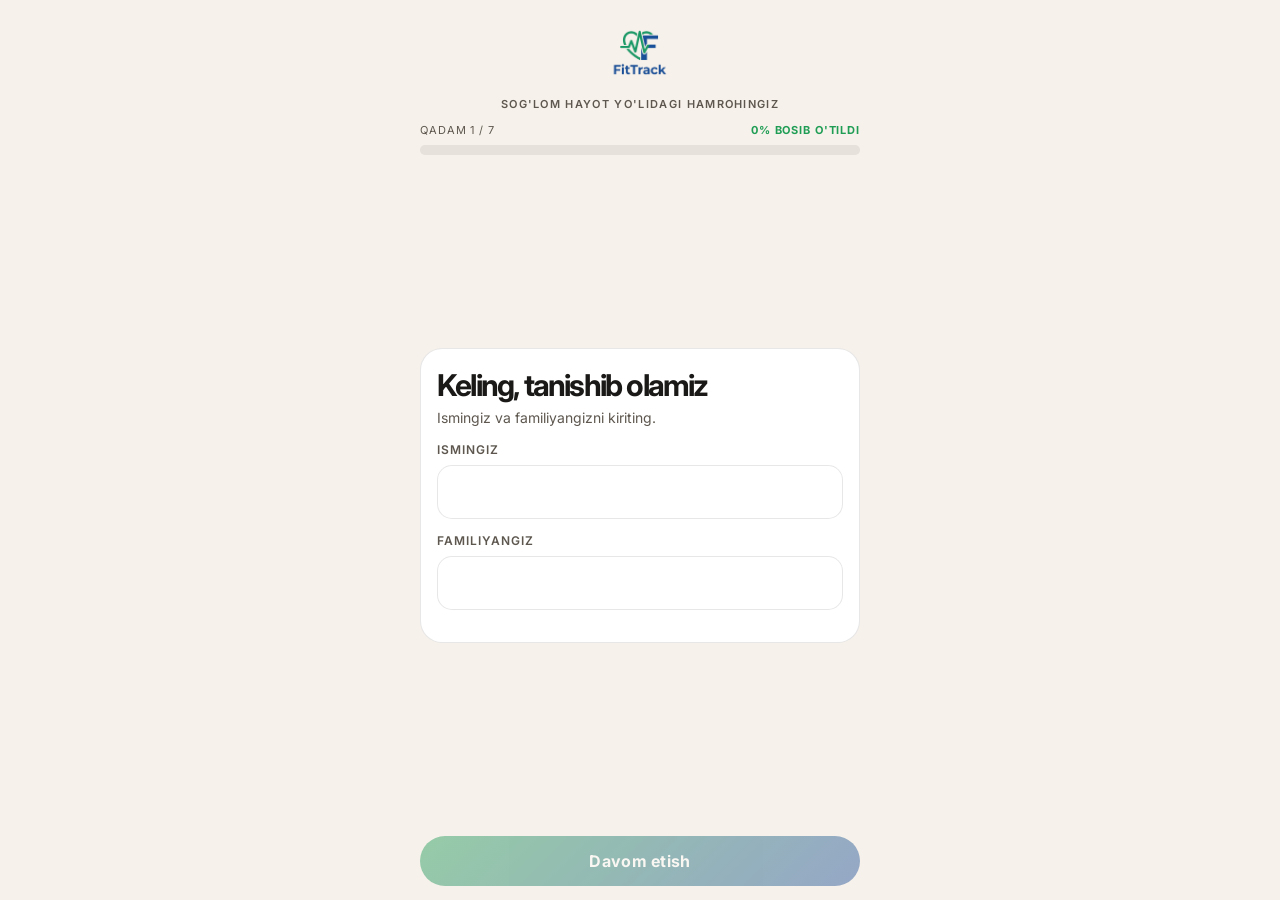
==== commit 5c4d0207: "Initial Commit" ====
--- a/app/api/webapp/index.html
+++ b/app/api/webapp/index.html
@@ -62,6 +62,7 @@
   }
 
   .head {
+    position: relative;
     flex: none;
     display: flex;
     flex-direction: column;
@@ -81,7 +82,7 @@
   }
 
   .logo {
-    width: 200px;
+    width: 142px;
     height: auto;
     display: block;
     flex: none;
@@ -108,6 +109,54 @@
     text-align: center;
     font-weight: 600;
   }
+
+  .menu-btn {
+    position: absolute;
+    top: 0;
+    right: 0;
+    display: none;
+    width: 40px;
+    height: 40px;
+    align-items: center;
+    justify-content: center;
+    border: 1px solid var(--line);
+    border-radius: 12px;
+    background: var(--card);
+    color: var(--ink);
+    cursor: pointer;
+  }
+
+  .menu-btn svg { width: 20px; height: 20px; }
+
+  .menu-panel {
+    position: absolute;
+    z-index: 4;
+    top: 46px;
+    right: 0;
+    display: none;
+    min-width: 150px;
+    padding: 6px;
+    border: 1px solid var(--line);
+    border-radius: 14px;
+    background: var(--card);
+    box-shadow: 0 12px 28px rgba(26,25,23,0.12);
+  }
+
+  .menu-panel.open { display: block; }
+
+  .menu-item {
+    width: 100%;
+    padding: 10px 12px;
+    border: 0;
+    border-radius: 9px;
+    background: transparent;
+    color: var(--ink);
+    font: inherit;
+    text-align: left;
+    cursor: pointer;
+  }
+
+  .menu-item:hover { background: var(--paper-strong); }
 
   .pwrap {
     flex: none;
@@ -646,7 +695,7 @@
     }
 
     .logo {
-      width: 176px;
+        width: 132px;
     }
 
     .tag {
@@ -730,6 +779,14 @@
       <img class="logo" src="assets/logo.png" alt="FitTrack logo" />
     </div>
     <div class="tag" id="tagline"></div>
+    <button class="menu-btn" id="menuBtn" type="button" aria-label="Menu" aria-expanded="false">
+      <svg viewBox="0 0 24 24" fill="none" stroke="currentColor" stroke-width="2" stroke-linecap="round">
+        <path d="M4 6h16M4 12h16M4 18h16" />
+      </svg>
+    </button>
+    <div class="menu-panel" id="menuPanel">
+      <button class="menu-item" id="profileMenuItem" type="button"></button>
+    </div>
   </div>
 
   <div class="pwrap">
@@ -742,6 +799,65 @@
 </div>
 <div class="toast" id="toast"></div>
 
+<style>
+  .dashboard-card { padding: 12px 2px 8px; background: transparent; border: 0; }
+  .dash { display: flex; flex-direction: column; gap: 12px; }
+  .dhead { display: flex; align-items: center; gap: 12px; padding: 0 4px; }
+  .avwrap { position: relative; flex: none; }
+  .avatar {
+    width: 54px; height: 54px; border-radius: 50%; overflow: hidden;
+    display: flex; align-items: center; justify-content: center;
+    font-weight: 800; font-size: 23px; color: #fff; background: var(--green);
+  }
+  .avatar img { width: 100%; height: 100%; object-fit: cover; display: block; }
+  .avedit {
+    position: absolute; right: -2px; bottom: -2px; width: 26px; height: 26px;
+    border-radius: 50%; border: 2px solid var(--paper); background: var(--ink);
+    color: #fff; display: flex; align-items: center; justify-content: center;
+    cursor: pointer; padding: 0;
+  }
+  .avedit svg { width: 13px; height: 13px; }
+  .dname { min-width: 0; }
+  .nrow { display: flex; align-items: center; gap: 8px; }
+  .nrow #nameTxt { font-size: 20px; font-weight: 800; letter-spacing: -0.02em; }
+  .lnk {
+    border: none; background: transparent; color: var(--ink-soft); cursor: pointer;
+    padding: 4px; display: inline-flex; align-items: center;
+  }
+  .lnk svg { width: 16px; height: 16px; }
+  .ninp {
+    font-size: 18px; font-weight: 700; padding: 4px 8px; border: 1px solid var(--line);
+    border-radius: var(--radius-md); background: var(--card); color: var(--ink); width: 160px;
+  }
+  .limitCard {
+    background: var(--card); border: 1px solid var(--line); border-radius: 18px;
+    padding: 16px 12px 14px; text-align: center;
+  }
+  .ph {
+    border: 1px dashed var(--line); border-radius: 14px; padding: 16px;
+    text-align: center; color: var(--ink-soft); font-size: 14px;
+  }
+  .edit { display: flex; flex-direction: column; gap: 10px; }
+  .edit h1 { margin: 0 0 4px; font-size: 22px; letter-spacing: -0.02em; }
+  .erow {
+    display: flex; align-items: center; justify-content: space-between; gap: 12px;
+    background: var(--card); border: 1px solid var(--line); border-radius: var(--radius-md);
+    padding: 12px 14px;
+  }
+  .erow > label { color: var(--ink-soft); font-size: 14px; font-weight: 600; flex: none; }
+  .erow input {
+    width: 120px; text-align: right; font-size: 16px; font-weight: 700; border: none;
+    background: transparent; color: var(--ink); padding: 4px 0;
+  }
+  .erow input:focus { outline: none; }
+  .chipsel { display: flex; gap: 6px; flex-wrap: wrap; justify-content: flex-end; }
+  .csel {
+    border: 1px solid var(--line); background: var(--paper-strong); color: var(--ink-soft);
+    border-radius: 999px; padding: 7px 12px; font-size: 13px; font-weight: 600; cursor: pointer;
+  }
+  .csel.on { background: var(--green); border-color: var(--green); color: #fff; }
+</style>
+
 <script>
 const tg = window.Telegram ? window.Telegram.WebApp : null;
 if (tg) { tg.ready(); tg.expand(); }
@@ -749,7 +865,7 @@
 // Yandex RTB blok ID (Yandex kabinetidan: R-A-XXXXXXX-N). Bo'sh bo'lsa reklama render bo'lmaydi.
 const YA_BLOCK_ID = "R-A-20020837-1";
 // Fullscreen (chiqishda) reklama uchun ALOHIDA Yandex unit ID. Bo'sh bo'lsa oddiy yopiladi.
-const YA_FULLSCREEN_ID = "";
+const YA_FULLSCREEN_ID = "R-A-20020837-2";
 function renderAd(containerId) {
   if (!YA_BLOCK_ID || typeof window.Ya === "undefined") return;
   window.yaContextCb.push(() => {
@@ -759,9 +875,12 @@
   });
 }
 // "Yopish" bosilganda: natija allaqachon ko'rilgan → fullscreen reklama → keyin yopiladi.
+let _exitAdShown = false;
 function closeWithExitAd() {
   if (!tg) return;
-  if (!YA_FULLSCREEN_ID || typeof window.Ya === "undefined") { tg.close(); return; }
+  // Reklama allaqachon ko'rsatilgan bo'lsa (2-bosish) yoki ID yo'q bo'lsa — to'g'ridan-to'g'ri yopamiz.
+  if (_exitAdShown || !YA_FULLSCREEN_ID || typeof window.Ya === "undefined") { tg.close(); return; }
+  _exitAdShown = true;
   let done = false, rendered = false;
   const finish = () => { if (done) return; done = true; tg.close(); };
   window.yaContextCb.push(() => {
@@ -808,10 +927,6 @@
     q_goal: "Maqsadingiz", s_goal: "Rejani maqsadga moslaymiz.",
     g_cut: "Vazn kamaytirish", g_cut_d: "Yog'ni yoqish", g_maintain: "Saqlab qolish", g_maintain_d: "Formani saqlash",
     g_bulk: "Massa yig'ish", g_bulk_d: "Mushak qurish",
-    q_measures: "Tana o'lchovlari", s_measures: "Tana yog'ini aniqroq hisoblash uchun — ixtiyoriy.",
-    waist: "Bel (sm)", neck: "Bo'yin (sm)", hip: "Son (sm)",
-    m_measures: "Bu maydonlarni o'tkazib yuborsangiz ham reja tuziladi.",
-    hipNote: "Ayollar uchun son o'lchovi tana yog'ini hisoblashga kerak.",
     back: "Orqaga", next: "Davom etish", skip: "O'tkazib yuborish", finish: "Hisobni yaratish va boshlash",
     rewards: ["Ajoyib boshlanish", "Zo'r natija", "Davom etamiz", "Yarmidan oshdik", "Ajoyib", "So'nggi qadam", "Deyarli tayyor"],
     planTitle: "Rejangiz tayyor!", kcalLabel: "kunlik kaloriya",
@@ -820,6 +935,7 @@
     errReq: "To'ldiring", errRange: "Oralig'i",
     errSend: "Xatolik, qayta urinib ko'ring", sending: "Yaratilmoqda...",
     calc_title: "Rejangiz tayyorlanmoqda", calc_steps: ["Ma'lumotlar tahlil qilinmoqda", "Kaloriya hisoblanmoqda", "Makronutrientlar sozlanmoqda"],
+    recalc: "Qayta hisoblash", profile: "Profil", save: "Saqlash", changePhoto: "Rasmni o'zgartirish", saved: "Saqlandi", comingSoon: "Tez orada shu yerda ko'proq imkoniyatlar bo'ladi",
   },
   ru: {
     tagline: "Ваш спутник на пути к здоровью",
@@ -841,10 +957,6 @@
     q_goal: "Ваша цель", s_goal: "Подстроим план под цель.",
     g_cut: "Снижение веса", g_cut_d: "Сжечь жир", g_maintain: "Поддержание", g_maintain_d: "Держать форму",
     g_bulk: "Набор массы", g_bulk_d: "Растить мышцы",
-    q_measures: "Замеры тела", s_measures: "Для точного расчёта жира — необязательно.",
-    waist: "Талия (см)", neck: "Шея (см)", hip: "Бёдра (см)",
-    m_measures: "План составится даже если пропустить.",
-    hipNote: "Для женщин замер бёдер нужен для расчёта жира.",
     back: "Назад", next: "Продолжить", skip: "Пропустить", finish: "Создать аккаунт и начать",
     rewards: ["Отличный старт", "Супер результат", "Продолжаем", "Больше половины", "Хорошо идёте", "Последний шаг", "Почти готово"],
     planTitle: "Ваш план готов!", kcalLabel: "калорий в день",
@@ -853,6 +965,7 @@
     errReq: "Заполните", errRange: "Диапазон",
     errSend: "Ошибка, попробуйте снова", sending: "Создаём...",
     calc_title: "Готовим ваш план", calc_steps: ["Анализируем данные", "Считаем калории", "Настраиваем БЖУ"],
+    recalc: "Пересчитать", profile: "Профиль", save: "Сохранить", changePhoto: "Изменить фото", saved: "Сохранено", comingSoon: "Скоро здесь появится больше возможностей",
   },
   en: {
     tagline: "Your companion on the way to health",
@@ -874,10 +987,6 @@
     q_goal: "Your goal", s_goal: "We'll tailor the plan.",
     g_cut: "Lose weight", g_cut_d: "Burn fat", g_maintain: "Maintain", g_maintain_d: "Stay in shape",
     g_bulk: "Gain muscle", g_bulk_d: "Build muscle",
-    q_measures: "Body measurements", s_measures: "For a precise body-fat estimate — optional.",
-    waist: "Waist (cm)", neck: "Neck (cm)", hip: "Hip (cm)",
-    m_measures: "The plan works even if you skip these.",
-    hipNote: "For women, hip measurement is needed for body fat.",
     back: "Back", next: "Continue", skip: "Skip", finish: "Create account & start",
     rewards: ["Great start", "Perfect momentum", "Keep going", "Over halfway", "Doing great", "Final step", "Nearly done"],
     planTitle: "Your plan is ready!", kcalLabel: "daily calories",
@@ -886,6 +995,7 @@
     errReq: "Required", errRange: "Range",
     errSend: "Error, please try again", sending: "Creating...",
     calc_title: "Preparing your plan", calc_steps: ["Analyzing your data", "Calculating calories", "Tuning your macros"],
+    recalc: "Recalculate", profile: "Profile", save: "Save", changePhoto: "Change photo", saved: "Saved", comingSoon: "More features coming here soon",
   },
 };
 const L = T[LANG];
@@ -896,7 +1006,7 @@
 const data = {
   first_name: "", last_name: "",
   gender: null, age: null, height_cm: null, weight_kg: null,
-  activity: "moderate", goal: null, waist_cm: null, neck_cm: null, hip_cm: null,
+  activity: "moderate", goal: null,
 };
 let step = 0;
 
@@ -910,6 +1020,9 @@
 const TOTAL = 7;
 const card = document.getElementById("card");
 const nav = document.getElementById("nav");
+const menuBtn = document.getElementById("menuBtn");
+const menuPanel = document.getElementById("menuPanel");
+const profileMenuItem = document.getElementById("profileMenuItem");
 const bar = document.getElementById("bar");
 const stepLbl = document.getElementById("stepLbl");
 const pctLbl = document.getElementById("pctLbl");
@@ -1204,7 +1317,6 @@
       gender: data.gender, age: Math.round(data.age),
       height_cm: data.height_cm, weight_kg: data.weight_kg,
       activity: data.activity, goal: data.goal,
-      waist_cm: data.waist_cm, neck_cm: data.neck_cm, hip_cm: data.hip_cm,
     };
     const res = await fetch("/api/onboarding", {
       method: "POST", headers: { "Content-Type": "application/json" }, body: JSON.stringify(body),
@@ -1222,8 +1334,7 @@
     await minWait;
     stopCalculating();
     clearStore();
-    if (json.plan) return showPlan(json.plan);
-    return showAlready();
+    return boot();  // ro'yxatdan o'tgach dashboard'ga o'tamiz
   } catch (e) {
     stopCalculating();
     render();
@@ -1245,17 +1356,17 @@
 function showPlan(plan) {
   bar.style.width = "100%";
   stepLbl.textContent = ""; pctLbl.textContent = `100% ${L.done}`;
-  const bf = plan.body_fat_pct != null ? `<span class="chip">Body fat ${plan.body_fat_pct}%</span>` : "";
+  const bf = plan.body_fat_pct != null ? `<span class="chip">Body fat ${esc(plan.body_fat_pct)}%</span>` : "";
   card.innerHTML = `<div class="plan">${OK_SVG}
     <h1>${esc(L.planTitle)}</h1>
-    <div class="big">${plan.target_kcal}</div>
+    <div class="big">${esc(plan.target_kcal)}</div>
     <div class="kc">${esc(L.kcalLabel)}</div>
     <div class="macros">
-      <div><span class="mi">${ICONS.macro_protein}</span><b>${plan.macros.protein_g}g</b><span>${esc(L.protein)}</span></div>
-      <div><span class="mi">${ICONS.macro_carb}</span><b>${plan.macros.carb_g}g</b><span>${esc(L.carb)}</span></div>
-      <div><span class="mi">${ICONS.macro_fat}</span><b>${plan.macros.fat_g}g</b><span>${esc(L.fat)}</span></div>
+      <div><span class="mi">${ICONS.macro_protein}</span><b>${esc(plan.macros.protein_g)}g</b><span>${esc(L.protein)}</span></div>
+      <div><span class="mi">${ICONS.macro_carb}</span><b>${esc(plan.macros.carb_g)}g</b><span>${esc(L.carb)}</span></div>
+      <div><span class="mi">${ICONS.macro_fat}</span><b>${esc(plan.macros.fat_g)}g</b><span>${esc(L.fat)}</span></div>
     </div>
-    <div class="chips"><span class="chip">BMI ${plan.bmi}</span><span class="chip">TDEE ${plan.tdee}</span>${bf}</div>
+    <div class="chips"><span class="chip">BMI ${esc(plan.bmi)}</span><span class="chip">TDEE ${esc(plan.tdee)}</span>${bf}</div>
     <div class="ad-slot" id="ya_plan_ad"></div>
   </div>`;
   nav.innerHTML = ""; closeBtn();
@@ -1268,7 +1379,214 @@
   nav.appendChild(b);
 }
 
-render();
+/* ===================== Mini App: Dashboard + Edit ===================== */
+const CAM_SVG = '<svg viewBox="0 0 24 24" fill="none" stroke="currentColor" stroke-width="2" stroke-linecap="round" stroke-linejoin="round"><path d="M23 19a2 2 0 0 1-2 2H3a2 2 0 0 1-2-2V8a2 2 0 0 1 2-2h4l2-3h6l2 3h4a2 2 0 0 1 2 2z"/><circle cx="12" cy="13" r="4"/></svg>';
+const PEN_SVG = '<svg viewBox="0 0 24 24" fill="none" stroke="currentColor" stroke-width="2" stroke-linecap="round" stroke-linejoin="round"><path d="M12 20h9"/><path d="M16.5 3.5a2.12 2.12 0 0 1 3 3L7 19l-4 1 1-4z"/></svg>';
+const AV_COLORS = ["#1f9d55", "#1e4c9a", "#ff705d", "#f5b301", "#2ba0ff", "#7c4dff"];
+let ME = null;
+
+function authHeaders() { return { "X-Init-Data": tg ? tg.initData : "" }; }
+
+function toastMsg(m) {
+  toast.textContent = m; toast.classList.add("show");
+  clearTimeout(toastMsg._t);
+  toastMsg._t = setTimeout(() => toast.classList.remove("show"), 1800);
+}
+
+function hideProgress() { const w = document.querySelector(".pwrap"); if (w) w.style.display = "none"; }
+function showProgressBar() { const w = document.querySelector(".pwrap"); if (w) w.style.display = ""; }
+function closeMenu() {
+  menuPanel.classList.remove("open");
+  menuBtn.setAttribute("aria-expanded", "false");
+}
+function showMenu() {
+  menuBtn.style.display = "inline-flex";
+  profileMenuItem.textContent = L.profile;
+  menuBtn.onclick = () => {
+    const open = menuPanel.classList.toggle("open");
+    menuBtn.setAttribute("aria-expanded", String(open));
+  };
+  profileMenuItem.onclick = () => { closeMenu(); showEdit(); };
+}
+function hideMenu() {
+  closeMenu();
+  menuBtn.style.display = "none";
+}
+
+function monogramHTML(name) {
+  const ch = ((name || "?").trim().charAt(0) || "?").toUpperCase();
+  const color = AV_COLORS[ch.charCodeAt(0) % AV_COLORS.length];
+  return `<div class="avatar" style="background:${color}">${esc(ch)}</div>`;
+}
+function avatarHTML(p) {
+  const src = p.avatar_url ? p.avatar_url : (tgUser && tgUser.photo_url ? tgUser.photo_url : null);
+  if (src) return `<div class="avatar"><img src="${esc(src)}" alt="" /></div>`;
+  return monogramHTML(p.name);
+}
+
+async function boot() {
+  hideProgress();
+  hideMenu();
+  nav.innerHTML = "";
+  card.innerHTML = `<div class="calc"><div class="ring"></div></div>`;
+  try {
+    const r = await fetch("/api/me", { headers: authHeaders() });
+    ME = r.ok ? await r.json() : { registered: false };
+  } catch (e) { ME = { registered: false }; }
+  if (ME && ME.registered) return showDashboard();
+  showProgressBar();
+  step = 0; render();
+}
+
+function macroRow(plan) {
+  if (!plan) return "";
+  return `<div class="macros">
+    <div><span class="mi">${ICONS.macro_protein}</span><b>${esc(plan.macros.protein_g)}g</b><span>${esc(L.protein)}</span></div>
+    <div><span class="mi">${ICONS.macro_carb}</span><b>${esc(plan.macros.carb_g)}g</b><span>${esc(L.carb)}</span></div>
+    <div><span class="mi">${ICONS.macro_fat}</span><b>${esc(plan.macros.fat_g)}g</b><span>${esc(L.fat)}</span></div>
+  </div>`;
+}
+
+function showDashboard() {
+  hideProgress();
+  card.className = "card dashboard-card";
+  showMenu();
+  const p = ME.profile, plan = ME.plan;
+  const bf = plan && plan.body_fat_pct != null ? `<span class="chip">Body fat ${esc(plan.body_fat_pct)}%</span>` : "";
+  const chips = plan ? `<div class="chips"><span class="chip">BMI ${esc(plan.bmi)}</span><span class="chip">TDEE ${esc(plan.tdee)}</span>${bf}</div>` : "";
+  card.innerHTML = `<div class="dash">
+    <div class="dhead">
+      <div class="avwrap" id="avwrap">${avatarHTML(p)}
+        <button class="avedit" id="avBtn" title="${esc(L.changePhoto)}">${CAM_SVG}</button>
+        <input type="file" id="avFile" accept="image/jpeg,image/png,image/webp" hidden />
+      </div>
+      <div class="dname">
+        <div class="nrow"><span id="nameTxt">${esc(p.name)}</span>
+          <button class="lnk" id="editName" aria-label="edit">${PEN_SVG}</button></div>
+        <div class="tag" style="margin-top:2px">${esc(L.tagline)}</div>
+      </div>
+    </div>
+    <div class="limitCard">
+      <div class="kc">${esc(L.kcalLabel)}</div>
+      <div class="big">${plan ? esc(plan.target_kcal) : "—"}</div>
+      ${macroRow(plan)}
+      ${chips}
+    </div>
+    <div class="ph">${esc(L.comingSoon)}</div>
+  </div>`;
+  nav.innerHTML = "";
+  const rc = document.createElement("button");
+  rc.className = "btn cta"; rc.textContent = L.recalc; rc.onclick = () => showEdit();
+  nav.appendChild(rc);
+  document.getElementById("avBtn").onclick = () => document.getElementById("avFile").click();
+  document.getElementById("avFile").onchange = onAvatarPick;
+  document.getElementById("editName").onclick = startNameEdit;
+}
+
+async function onAvatarPick(e) {
+  const f = e.target.files && e.target.files[0];
+  if (!f) return;
+  const fd = new FormData(); fd.append("file", f);
+  try {
+    const r = await fetch("/api/me/avatar", { method: "POST", headers: authHeaders(), body: fd });
+    if (!r.ok) throw new Error(String(r.status));
+    const j = await r.json();
+    ME.profile.avatar_url = j.url;
+    const wrap = document.getElementById("avwrap");
+    wrap.querySelector(".avatar").outerHTML = avatarHTML(ME.profile);
+    toastMsg(L.saved);
+  } catch (err) { toastMsg(L.errSend); }
+}
+
+function startNameEdit() {
+  const holder = document.querySelector(".nrow");
+  const cur = ME.profile.name;
+  holder.innerHTML = `<input id="nameInp" class="ninp" maxlength="64" value="${esc(cur)}" />
+    <button class="lnk" id="nameSave" aria-label="save">${PEN_SVG}</button>`;
+  const inp = document.getElementById("nameInp"); inp.focus();
+  document.getElementById("nameSave").onclick = async () => {
+    const v = inp.value.trim();
+    if (v.length < 2) { toastMsg(L.errReq); return; }
+    await saveProfile({ name: v });
+  };
+}
+
+function buildProfileBody(patch) {
+  const p = ME.profile;
+  const pick = (k) => (k in patch ? patch[k] : p[k]);
+  return {
+    name: pick("name"), gender: pick("gender"), age: pick("age"),
+    height_cm: pick("height_cm"), weight_kg: pick("weight_kg"),
+    activity: pick("activity"), goal: pick("goal"),
+  };
+}
+
+async function saveProfile(patch) {
+  const body = buildProfileBody(patch);
+  try {
+    const r = await fetch("/api/me", {
+      method: "PATCH",
+      headers: { ...authHeaders(), "Content-Type": "application/json" },
+      body: JSON.stringify(body),
+    });
+    if (!r.ok) throw new Error(String(r.status));
+    ME = await r.json();
+    showDashboard(); toastMsg(L.saved);
+  } catch (e) { toastMsg(L.errSend); }
+}
+
+function numOrNull(id) { const v = document.getElementById(id).value.trim(); return v === "" ? null : parseFloat(v); }
+function selVal(id) { const on = document.querySelector(`#${id} .csel.on`); return on ? on.dataset.v : null; }
+
+function showEdit() {
+  hideProgress();
+  closeMenu();
+  card.className = "card";
+  const p = ME.profile;
+  const chip = (v, label, cur) => `<button data-v="${v}" class="csel ${cur === v ? "on" : ""}">${esc(label)}</button>`;
+  const acts = ["sedentary", "moderate", "active"].map(v => chip(v, L["a_" + v], p.activity)).join("");
+  const goals = ["cut", "maintain", "bulk"].map(v => chip(v, L["g_" + v], p.goal)).join("");
+  card.innerHTML = `<div class="edit">
+    <h1>${esc(L.recalc)}</h1>
+    <div class="erow"><label>${esc(L.q_gender)}</label><div class="chipsel" id="e_gender">
+      ${chip("male", L.male, p.gender)}${chip("female", L.female, p.gender)}</div></div>
+    <div class="erow"><label>${esc(L.q_age)}</label><input id="e_age" type="number" inputmode="numeric" value="${esc(p.age)}" /></div>
+    <div class="erow"><label>${esc(L.height)}</label><input id="e_height" type="number" inputmode="decimal" step="0.1" value="${esc(p.height_cm)}" /></div>
+    <div class="erow"><label>${esc(L.weight)}</label><input id="e_weight" type="number" inputmode="decimal" step="0.1" value="${esc(p.weight_kg == null ? "" : p.weight_kg)}" /></div>
+    <div class="erow"><label>${esc(L.q_activity)}</label><div class="chipsel" id="e_activity">${acts}</div></div>
+    <div class="erow"><label>${esc(L.q_goal)}</label><div class="chipsel" id="e_goal">${goals}</div></div>
+  </div>`;
+  card.querySelectorAll(".chipsel").forEach(sel => {
+    sel.querySelectorAll(".csel").forEach(b => {
+      b.onclick = () => {
+        sel.querySelectorAll(".csel").forEach(x => x.classList.remove("on"));
+        b.classList.add("on");
+      };
+    });
+  });
+  nav.innerHTML = "";
+  const back = document.createElement("button");
+  back.className = "btn ghost"; back.textContent = L.back; back.onclick = () => showDashboard();
+  const save = document.createElement("button");
+  save.className = "btn cta"; save.textContent = L.save; save.onclick = onEditSave;
+  nav.appendChild(back); nav.appendChild(save);
+}
+
+async function onEditSave() {
+  const patch = {
+    gender: selVal("e_gender"),
+    age: parseInt(document.getElementById("e_age").value, 10),
+    height_cm: parseFloat(document.getElementById("e_height").value),
+    weight_kg: parseFloat(document.getElementById("e_weight").value),
+    activity: selVal("e_activity"),
+    goal: selVal("e_goal"),
+  };
+  if (!patch.gender || !patch.activity || !patch.goal ||
+      !patch.age || !patch.height_cm || !patch.weight_kg) { toastMsg(L.errReq); return; }
+  await saveProfile(patch);
+}
+
+boot();
 </script>
 </body>
 </html>
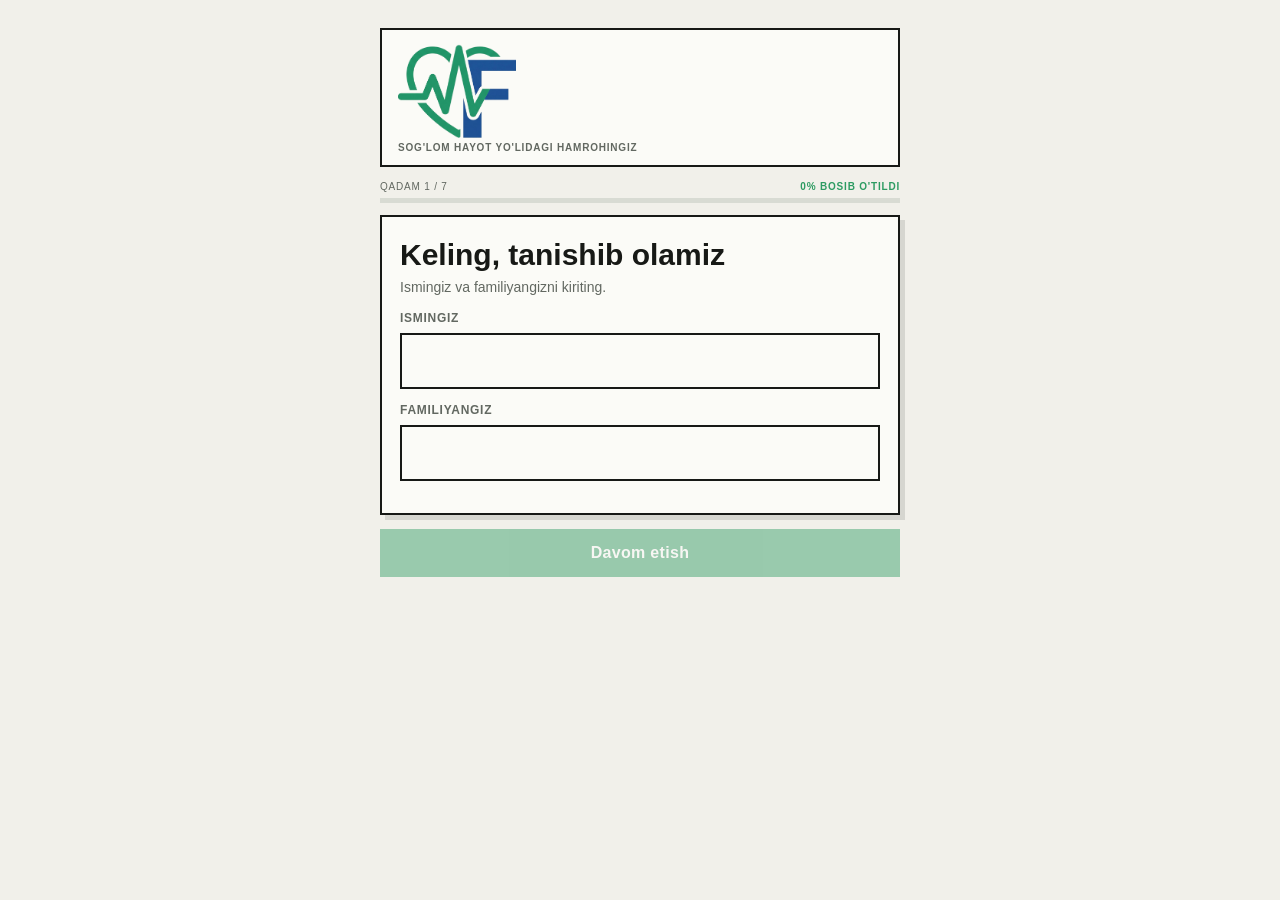
==== commit a423ec7a: "Initial Commit" ====
--- a/app/api/webapp/index.html
+++ b/app/api/webapp/index.html
@@ -856,6 +856,251 @@
     border-radius: 999px; padding: 7px 12px; font-size: 13px; font-weight: 600; cursor: pointer;
   }
   .csel.on { background: var(--green); border-color: var(--green); color: #fff; }
+
+  :root {
+    --paper: #f1f0ea;
+    --paper-strong: #e4e5dd;
+    --card: #fbfbf7;
+    --card-2: #f4f5ef;
+    --ink: #171916;
+    --ink-soft: #626861;
+    --line: #171916;
+    --green: #2d9b62;
+    --green-deep: #21794b;
+    --shadow: 5px 5px 0 rgba(23,25,22,0.12);
+    --radius-xl: 0;
+    --radius-lg: 0;
+    --radius-md: 0;
+  }
+
+  body {
+    background: var(--paper);
+    font-family: "Arial Narrow", "Avenir Next", sans-serif;
+  }
+
+  .app {
+    max-width: 430px;
+  }
+
+  .head {
+    align-items: stretch;
+    margin: 0 0 14px;
+    padding: 14px 16px 12px;
+    background: var(--card);
+    border: 2px solid var(--ink);
+  }
+
+  .brand-wrap {
+    justify-content: flex-start;
+    gap: 10px;
+  }
+
+  .logo {
+    width: 118px;
+  }
+
+  .tag {
+    margin-top: 4px;
+    text-align: left;
+    font-size: 10px;
+    letter-spacing: 0.08em;
+  }
+
+  .menu-btn {
+    top: 12px;
+    right: 12px;
+    width: 36px;
+    height: 36px;
+    border: 2px solid var(--ink);
+    border-radius: 0;
+    background: var(--card);
+  }
+
+  .menu-panel {
+    top: 58px;
+    right: 12px;
+    padding: 0;
+    border: 2px solid var(--ink);
+    border-radius: 0;
+    box-shadow: var(--shadow);
+  }
+
+  .menu-item {
+    border-radius: 0;
+    padding: 12px 14px;
+  }
+
+  .pwrap {
+    margin: 0 0 12px;
+  }
+
+  .ptop {
+    margin-bottom: 6px;
+    font-size: 10px;
+    letter-spacing: 0.08em;
+  }
+
+  .bar {
+    height: 5px;
+    border-radius: 0;
+    background: #d8dbd3;
+  }
+
+  .bar > i,
+  .calc .cbar > i {
+    border-radius: 0;
+    background: var(--green);
+  }
+
+  .card {
+    margin: 0;
+    border: 2px solid var(--ink);
+    border-radius: 0;
+    padding: 22px 18px 18px;
+    background: var(--card);
+    box-shadow: var(--shadow);
+  }
+
+  h1,
+  .plan h1,
+  .calc h1 {
+    letter-spacing: 0;
+    font-weight: 800;
+  }
+
+  p.sub {
+    color: var(--ink-soft);
+  }
+
+  label {
+    letter-spacing: 0.06em;
+  }
+
+  input,
+  .dob-box {
+    border: 2px solid var(--ink);
+    border-radius: 0;
+    background: var(--card);
+  }
+
+  input:focus {
+    border-color: var(--green);
+    box-shadow: 0 0 0 3px rgba(45,155,98,0.18);
+  }
+
+  .options {
+    gap: 10px;
+  }
+
+  .opt {
+    min-height: 60px;
+    padding: 12px 14px;
+    border: 2px solid var(--ink);
+    border-radius: 0;
+    background: var(--card);
+  }
+
+  .opt:hover {
+    transform: none;
+  }
+
+  .opt .ic {
+    border-radius: 0;
+    background: #e3f0e6;
+  }
+
+  .opt.sel {
+    border-color: var(--ink);
+    background: #e3f0e6;
+  }
+
+  .opt.sel .rad {
+    border-color: var(--ink);
+  }
+
+  .opt.sel .rad::after {
+    background: var(--green);
+  }
+
+  .nav {
+    gap: 10px;
+    padding-top: 14px;
+  }
+
+  .btn,
+  .btn.ghost,
+  .btn:not(.ghost),
+  .csel {
+    border-radius: 0;
+  }
+
+  .btn.ghost {
+    border: 2px solid var(--ink);
+    background: var(--card);
+  }
+
+  .btn:not(.ghost),
+  .btn.cta {
+    background: var(--green);
+    box-shadow: none;
+  }
+
+  .btn:not(.ghost):hover,
+  .btn.cta:hover {
+    background: var(--green-deep);
+  }
+
+  .toast {
+    border: 2px solid var(--ink);
+    border-radius: 0;
+    background: var(--ink);
+  }
+
+  .plan .big {
+    letter-spacing: 0;
+  }
+
+  .macros div,
+  .limitCard,
+  .ph,
+  .erow {
+    border: 2px solid var(--ink);
+    border-radius: 0;
+    background: var(--card);
+  }
+
+  .macros b {
+    color: var(--green-deep);
+    letter-spacing: 0;
+  }
+
+  .chip,
+  .csel.on {
+    border: 2px solid var(--ink);
+    border-radius: 0;
+    background: var(--green);
+    color: #fff;
+  }
+
+  .chip {
+    background: var(--card);
+    color: var(--ink);
+  }
+
+  .ring {
+    background: conic-gradient(from 0deg, var(--green), #b4d9bf, var(--green)) !important;
+  }
+
+  @media (min-width: 700px) {
+    body {
+      padding-top: 28px;
+      padding-bottom: 28px;
+    }
+
+    .app {
+      max-width: 520px;
+    }
+  }
 </style>
 
 <script>
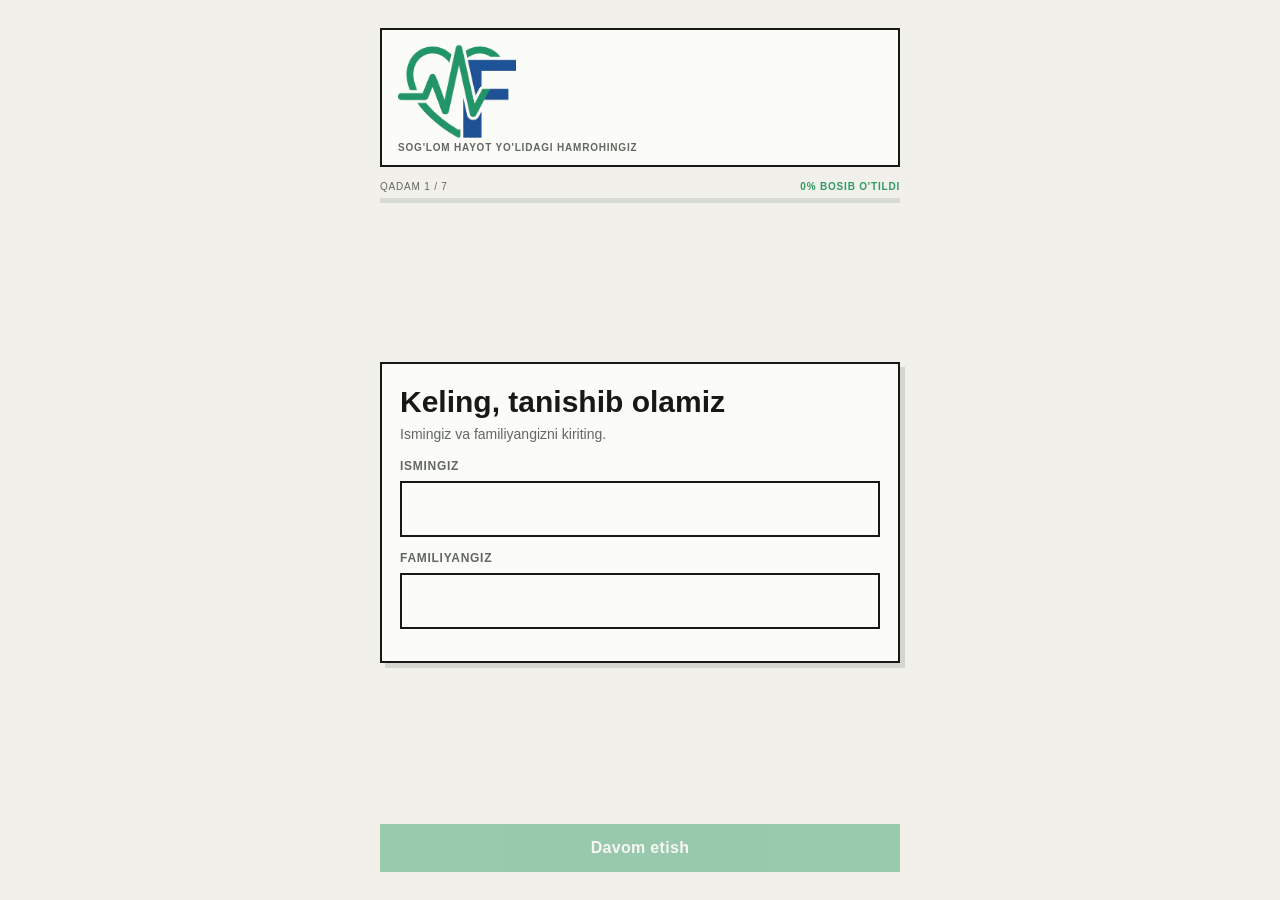
==== commit 98e6e4d5: "Webapp: split monolithic index.html into CSS + JS modules; adopt new design Structure (professional " ====
--- a/app/api/webapp/index.html
+++ b/app/api/webapp/index.html
@@ -4,773 +4,11 @@
 <meta charset="utf-8" />
 <meta name="viewport" content="width=device-width, initial-scale=1, viewport-fit=cover" />
 <title>FitTrack</title>
-<link rel="preconnect" href="https://fonts.googleapis.com">
-<link rel="preconnect" href="https://fonts.gstatic.com" crossorigin>
-<link href="https://fonts.googleapis.com/css2?family=Inter:wght@400;500;600;700;800&display=swap" rel="stylesheet">
+<link rel="stylesheet" href="assets/css/app.css" />
 <script src="https://telegram.org/js/telegram-web-app.js"></script>
 <!-- Yandex Advertising Network (RTB) loader -->
 <script>window.yaContextCb = window.yaContextCb || [];</script>
 <script src="https://yandex.ru/ads/system/context.js" async></script>
-<style>
-  :root {
-    --paper: #f6f1ea;
-    --paper-strong: #efe7db;
-    --card: #ffffff;
-    --card-2: #ffffff;
-    --ink: #1a1917;
-    --ink-soft: #5d574f;
-    --line: rgba(26,25,23,0.10);
-    --green: #1f9d55;
-    --green-deep: #17864a;
-    --navy: #1e4c9a;
-    --coral: #ff705d;
-    --amber: #f5b301;
-    --sky: #2ba0ff;
-    --bad: #e0533f;
-    --shadow: 0 12px 28px rgba(26,25,23,0.04);
-    --radius-xl: 30px;
-    --radius-lg: 20px;
-    --radius-md: 15px;
-  }
-
-  * { box-sizing: border-box; -webkit-tap-highlight-color: transparent; }
-  html, body { height: 100%; }
-  body {
-    margin: 0;
-    background: var(--paper);
-    color: var(--ink);
-    font-family: "Inter", -apple-system, "Segoe UI", sans-serif;
-    display: flex;
-    justify-content: center;
-    height: 100vh;
-    height: 100dvh;
-    overflow: hidden;
-    padding:
-      calc(12px + env(safe-area-inset-top))
-      calc(16px + env(safe-area-inset-right))
-      calc(14px + env(safe-area-inset-bottom))
-      calc(16px + env(safe-area-inset-left));
-  }
-
-  .app {
-    width: 100%;
-    max-width: 440px;
-    height: 100%;
-    display: flex;
-    flex-direction: column;
-    min-height: 0;
-  }
-
-  .head {
-    position: relative;
-    flex: none;
-    display: flex;
-    flex-direction: column;
-    align-items: center;
-    margin: 2px 0 12px;
-  }
-
-  .brand-wrap {
-    display: inline-flex;
-    align-items: center;
-    justify-content: center;
-    gap: 12px;
-    padding: 0;
-    border-radius: 999px;
-    background: transparent;
-    border: none;
-  }
-
-  .logo {
-    width: 142px;
-    height: auto;
-    display: block;
-    flex: none;
-    background: transparent;
-  }
-
-  .brand {
-    font-size: 20px;
-    font-weight: 800;
-    letter-spacing: -0.06em;
-    color: var(--ink);
-  }
-
-  .brand .g {
-    color: var(--green);
-  }
-
-  .tag {
-    margin-top: 6px;
-    color: var(--ink-soft);
-    font-size: 11px;
-    letter-spacing: 0.12em;
-    text-transform: uppercase;
-    text-align: center;
-    font-weight: 600;
-  }
-
-  .menu-btn {
-    position: absolute;
-    top: 0;
-    right: 0;
-    display: none;
-    width: 40px;
-    height: 40px;
-    align-items: center;
-    justify-content: center;
-    border: 1px solid var(--line);
-    border-radius: 12px;
-    background: var(--card);
-    color: var(--ink);
-    cursor: pointer;
-  }
-
-  .menu-btn svg { width: 20px; height: 20px; }
-
-  .menu-panel {
-    position: absolute;
-    z-index: 4;
-    top: 46px;
-    right: 0;
-    display: none;
-    min-width: 150px;
-    padding: 6px;
-    border: 1px solid var(--line);
-    border-radius: 14px;
-    background: var(--card);
-    box-shadow: 0 12px 28px rgba(26,25,23,0.12);
-  }
-
-  .menu-panel.open { display: block; }
-
-  .menu-item {
-    width: 100%;
-    padding: 10px 12px;
-    border: 0;
-    border-radius: 9px;
-    background: transparent;
-    color: var(--ink);
-    font: inherit;
-    text-align: left;
-    cursor: pointer;
-  }
-
-  .menu-item:hover { background: var(--paper-strong); }
-
-  .pwrap {
-    flex: none;
-    margin: 0 0 12px;
-  }
-
-  .ptop {
-    display: flex;
-    justify-content: space-between;
-    align-items: center;
-    gap: 12px;
-    margin-bottom: 8px;
-    font-size: 11px;
-    letter-spacing: 0.08em;
-    text-transform: uppercase;
-    color: var(--ink-soft);
-  }
-
-  .ptop b {
-    color: var(--green);
-    font-weight: 700;
-  }
-
-  .bar {
-    height: 10px;
-    background: rgba(44,46,42,0.08);
-    border-radius: 999px;
-    overflow: hidden;
-    position: relative;
-  }
-
-  .bar > i {
-    display: block;
-    width: 0;
-    height: 100%;
-    border-radius: inherit;
-    background: linear-gradient(90deg, var(--green) 0%, var(--navy) 100%);
-    transition: width 0.35s ease;
-  }
-
-  .card {
-    flex: 0 1 auto;
-    min-height: 0;
-    overflow-y: auto;
-    -webkit-overflow-scrolling: touch;
-    margin: auto 0;
-    background: var(--card);
-    border: 1px solid var(--line);
-    border-radius: 22px;
-    padding: 20px 16px 18px;
-    box-shadow: none;
-    animation: rise 0.35s ease both;
-  }
-
-  @keyframes rise {
-    from { opacity: 0; transform: translateY(8px); }
-    to { opacity: 1; transform: none; }
-  }
-
-  h1 {
-    margin: 0 0 6px;
-    font-size: clamp(22px, 4.6vw, 30px);
-    line-height: 1.08;
-    letter-spacing: -0.06em;
-    font-weight: 700;
-  }
-
-  p.sub {
-    margin: 0 0 14px;
-    color: var(--ink-soft);
-    font-size: 14px;
-    line-height: 1.45;
-  }
-
-  .field {
-    position: relative;
-    margin-bottom: 14px;
-  }
-
-  .dob-grid {
-    display: grid;
-    grid-template-columns: 0.8fr 1.55fr 1.05fr;
-    gap: 8px;
-    margin-top: 6px;
-  }
-
-  .dob-box {
-    position: relative;
-    background: rgba(255,255,255,0.7);
-    border: 1px solid var(--line);
-    border-radius: 18px;
-    padding: 10px 6px 8px;
-    min-height: 62px;
-  }
-
-  .dob-box::after {
-    content: "";
-    position: absolute;
-    right: 7px;
-    bottom: 15px;
-    width: 6px;
-    height: 6px;
-    border-right: 2px solid var(--ink-soft);
-    border-bottom: 2px solid var(--ink-soft);
-    transform: rotate(45deg);
-    opacity: 0.45;
-    pointer-events: none;
-  }
-
-  .dob-box label {
-    display: block;
-    margin-bottom: 6px;
-    font-size: 10px;
-    letter-spacing: 0.08em;
-    text-transform: uppercase;
-    color: var(--ink-soft);
-  }
-
-  .dob-box input,
-  .dob-box select {
-    width: 100%;
-    border: none;
-    background: transparent;
-    padding: 0;
-    font-size: 16px;
-    color: var(--ink);
-    text-align: center;
-    outline: none;
-  }
-
-  .dob-box select {
-    -webkit-appearance: none;
-    -moz-appearance: none;
-    appearance: none;
-    text-align-last: center;
-    padding: 0 14px 0 2px;
-    cursor: pointer;
-    text-overflow: ellipsis;
-  }
-
-  .dob-box input::placeholder {
-    color: rgba(44,46,42,0.35);
-  }
-
-  label {
-    display: block;
-    margin-bottom: 8px;
-    color: var(--ink-soft);
-    font-size: 12px;
-    letter-spacing: 0.08em;
-    text-transform: uppercase;
-    font-weight: 600;
-  }
-
-  input {
-    width: 100%;
-    padding: 16px 48px 16px 16px;
-    border-radius: var(--radius-md);
-    border: 1px solid var(--line);
-    background: rgba(255,255,255,0.8);
-    color: var(--ink);
-    font-size: 17px;
-    font-family: inherit;
-    outline: none;
-    transition: border-color 0.15s ease, box-shadow 0.15s ease, transform 0.15s ease;
-  }
-
-  input:focus {
-    border-color: var(--navy);
-    box-shadow: 0 0 0 4px rgba(30,76,154,0.12);
-  }
-
-  input.good {
-    border-color: var(--green);
-    box-shadow: 0 0 0 4px rgba(31,157,85,0.12);
-  }
-
-  input.bad {
-    border-color: var(--bad);
-    box-shadow: 0 0 0 4px rgba(224,83,63,0.10);
-  }
-
-  input[type=number] { -moz-appearance: textfield; }
-  input[type=number]::-webkit-outer-spin-button,
-  input[type=number]::-webkit-inner-spin-button {
-    -webkit-appearance: none;
-    margin: 0;
-  }
-
-  .tick {
-    position: absolute;
-    right: 13px;
-    top: 40px;
-    width: 22px;
-    height: 22px;
-    opacity: 0;
-    transform: scale(0.7);
-    transition: opacity 0.2s ease, transform 0.2s ease;
-  }
-
-  .tick.show {
-    opacity: 1;
-    transform: scale(1);
-  }
-
-  .micro, .ferr {
-    margin: 4px 2px 0;
-    font-size: 12px;
-    line-height: 1.4;
-  }
-
-  .micro {
-    color: var(--ink-soft);
-  }
-
-  .ferr {
-    color: #c14c3d;
-    min-height: 18px;
-  }
-
-  .options {
-    display: grid;
-    gap: 10px;
-  }
-
-  .opt {
-    display: flex;
-    align-items: center;
-    gap: 12px;
-    min-height: 54px;
-    padding: 10px 14px;
-    background: #ffffff;
-    border: 1px solid var(--line);
-    border-radius: 16px;
-    cursor: pointer;
-    transition: border-color 0.15s ease, background 0.15s ease, transform 0.15s ease;
-  }
-
-  .opt .ic {
-    flex: none;
-    width: 44px;
-    height: 44px;
-    border-radius: 13px;
-    background: rgba(31,157,85,0.08);
-    display: flex;
-    align-items: center;
-    justify-content: center;
-  }
-
-  .opt .ic svg {
-    width: 26px;
-    height: 26px;
-    display: block;
-  }
-
-  .opt:hover { transform: translateY(-1px); }
-
-  .opt .txt {
-    flex: 1;
-    min-width: 0;
-    font-size: 16px;
-    line-height: 1.2;
-    font-weight: 600;
-    letter-spacing: -0.02em;
-  }
-
-  .opt small {
-    display: block;
-    margin-top: 3px;
-    color: var(--ink-soft);
-    font-weight: 500;
-    font-size: 12px;
-    line-height: 1.4;
-  }
-
-  .opt .rad {
-    width: 20px;
-    height: 20px;
-    border-radius: 50%;
-    border: 1.5px solid rgba(27, 26, 24, 0.28);
-    position: relative;
-    flex: none;
-  }
-
-  .opt.sel {
-    border-color: var(--green);
-    background: rgba(31,157,85,0.06);
-  }
-
-  .opt.sel .rad {
-    border-color: var(--green);
-  }
-
-  .opt.sel .rad::after {
-    content: "";
-    position: absolute;
-    inset: 4px;
-    border-radius: 50%;
-    background: var(--green);
-  }
-
-  .nav {
-    flex: none;
-    display: flex;
-    align-items: center;
-    gap: 12px;
-    padding-top: 12px;
-  }
-
-  button.btn {
-    appearance: none;
-    border: 0;
-    font: inherit;
-    cursor: pointer;
-    border-radius: 999px;
-    transition: transform 0.15s ease, opacity 0.15s ease, box-shadow 0.15s ease;
-  }
-
-  .btn:active:not(:disabled) { transform: translateY(1px); }
-  .btn:disabled { opacity: 0.45; cursor: not-allowed; }
-
-  .btn.ghost {
-    flex: 0 0 auto;
-    padding: 14px 18px;
-    background: rgba(255,255,255,0.42);
-    border: 1px solid rgba(44,46,42,0.08);
-    color: var(--ink);
-    font-weight: 600;
-  }
-
-  .btn:not(.ghost) {
-    flex: 1;
-    padding: 15px 18px;
-    background: linear-gradient(135deg, var(--green) 0%, var(--navy) 100%);
-    color: #fff;
-    font-weight: 700;
-    letter-spacing: 0.02em;
-    box-shadow: none;
-    text-transform: none;
-  }
-
-  .btn.cta {
-    background: linear-gradient(135deg, var(--green) 0%, var(--navy) 100%);
-    box-shadow: none;
-  }
-
-  .toast {
-    position: fixed;
-    left: 50%;
-    top: calc(16px + env(safe-area-inset-top));
-    transform: translate(-50%, -80px);
-    background: rgba(44,46,42,0.94);
-    color: #fff;
-    padding: 12px 18px;
-    border-radius: 999px;
-    font-size: 13px;
-    font-weight: 600;
-    letter-spacing: 0.02em;
-    box-shadow: var(--shadow);
-    opacity: 0;
-    transition: transform 0.3s ease, opacity 0.3s ease;
-    z-index: 9;
-  }
-
-  .toast.show {
-    transform: translate(-50%, 0);
-    opacity: 1;
-  }
-
-  .plan {
-    text-align: center;
-  }
-
-  .plan .ok {
-    width: 48px;
-    height: 48px;
-    margin: 0 auto 6px;
-    animation: pop 0.42s ease both;
-  }
-
-  @keyframes pop {
-    0% { transform: scale(0.8); opacity: 0; }
-    70% { transform: scale(1.08); opacity: 1; }
-    100% { transform: scale(1); opacity: 1; }
-  }
-
-  .plan h1 {
-    font-size: clamp(23px, 5.6vw, 32px);
-    margin-top: 4px;
-  }
-
-  .plan .big {
-    margin-top: 6px;
-    font-size: clamp(36px, 9.5vw, 52px);
-    line-height: 0.9;
-    font-weight: 800;
-    letter-spacing: -0.08em;
-    color: var(--ink);
-  }
-
-  .plan .kc {
-    color: var(--ink-soft);
-    font-size: 12px;
-    letter-spacing: 0.08em;
-    text-transform: uppercase;
-  }
-
-  .macros {
-    display: grid;
-    grid-template-columns: repeat(3, minmax(0,1fr));
-    gap: 8px;
-    margin-top: 12px;
-  }
-
-  .macros div {
-    background: var(--card-2);
-    border: 1px solid rgba(44,46,42,0.08);
-    border-radius: 18px;
-    padding: 10px 6px 9px;
-  }
-
-  .macros b {
-    display: block;
-    font-size: 21px;
-    letter-spacing: -0.06em;
-    color: var(--green);
-  }
-
-  .macros .mi {
-    display: flex;
-    justify-content: center;
-    margin-bottom: 4px;
-  }
-
-  .macros .mi svg {
-    width: 22px;
-    height: 22px;
-  }
-
-  .macros span {
-    display: block;
-    margin-top: 2px;
-    color: var(--ink-soft);
-    font-size: 11px;
-    letter-spacing: 0.06em;
-    text-transform: uppercase;
-  }
-
-  .calc {
-    text-align: center;
-    padding: 8px 0 6px;
-  }
-
-  .calc .ring {
-    width: 78px;
-    height: 78px;
-    margin: 6px auto 18px;
-    border-radius: 50%;
-    background: conic-gradient(from 0deg, var(--green), var(--navy), var(--sky), var(--green));
-    -webkit-mask: radial-gradient(farthest-side, #0000 calc(100% - 8px), #000 calc(100% - 8px));
-    mask: radial-gradient(farthest-side, #0000 calc(100% - 8px), #000 calc(100% - 8px));
-    animation: spin 0.85s linear infinite;
-  }
-
-  @keyframes spin {
-    to { transform: rotate(360deg); }
-  }
-
-  .calc h1 {
-    font-size: clamp(21px, 4.6vw, 27px);
-    margin-bottom: 10px;
-  }
-
-  .calc .cstep {
-    color: var(--ink-soft);
-    font-size: 14px;
-    min-height: 20px;
-    margin-bottom: 18px;
-    transition: opacity 0.3s ease, transform 0.3s ease;
-  }
-
-  .calc .cbar {
-    height: 8px;
-    width: 80%;
-    max-width: 240px;
-    margin: 0 auto;
-    background: rgba(44,46,42,0.08);
-    border-radius: 999px;
-    overflow: hidden;
-  }
-
-  .calc .cbar > i {
-    display: block;
-    height: 100%;
-    width: 0;
-    border-radius: inherit;
-    background: linear-gradient(90deg, var(--green), var(--navy));
-    transition: width 2.3s cubic-bezier(0.4, 0, 0.2, 1);
-  }
-
-  .chips {
-    display: flex;
-    justify-content: center;
-    flex-wrap: wrap;
-    gap: 8px;
-    margin-top: 12px;
-  }
-
-  .chip {
-    display: inline-flex;
-    align-items: center;
-    padding: 8px 12px;
-    background: rgba(255,255,255,0.5);
-    border: 1px solid rgba(44,46,42,0.08);
-    border-radius: 999px;
-    color: var(--ink);
-    font-size: 12px;
-    font-weight: 700;
-  }
-
-  @media (max-width: 390px) {
-    body {
-      padding:
-        calc(10px + env(safe-area-inset-top))
-        calc(10px + env(safe-area-inset-right))
-        calc(22px + env(safe-area-inset-bottom))
-        calc(10px + env(safe-area-inset-left));
-    }
-
-    .app {
-      max-width: 100%;
-    }
-
-    .head {
-      margin: 2px 0 10px;
-    }
-
-    .logo {
-        width: 132px;
-    }
-
-    .tag {
-      margin-top: 4px;
-    }
-
-    .pwrap {
-      margin: 0 0 10px;
-    }
-
-    .card {
-      padding: 16px 14px 12px;
-      border-radius: 20px;
-    }
-
-    h1 {
-      font-size: clamp(20px, 6vw, 26px);
-    }
-
-    p.sub {
-      margin: 0 0 12px;
-    }
-
-    .opt {
-      min-height: 50px;
-      padding: 9px 12px;
-    }
-
-    .opt .txt {
-      font-size: 15px;
-    }
-
-    .options {
-      gap: 8px;
-    }
-
-    .nav {
-      gap: 8px;
-      padding-top: 10px;
-    }
-
-    .btn.ghost,
-    .btn:not(.ghost) {
-      padding: 13px 14px;
-      font-size: 15px;
-    }
-
-    .plan .ok {
-      width: 42px;
-      height: 42px;
-      margin: 0 auto 4px;
-    }
-
-    .plan h1 {
-      font-size: clamp(21px, 6vw, 26px);
-      margin-top: 2px;
-    }
-
-    .plan .big {
-      font-size: clamp(32px, 9.5vw, 46px);
-    }
-
-    .macros {
-      gap: 6px;
-    }
-
-    .macros div {
-      padding: 8px 4px 7px;
-    }
-
-    .macros b {
-      font-size: 19px;
-    }
-  }
-</style>
 </head>
 <body>
 <div class="app">
@@ -799,1039 +37,15 @@
 </div>
 <div class="toast" id="toast"></div>
 
-<style>
-  .dashboard-card { padding: 12px 2px 8px; background: transparent; border: 0; }
-  .dash { display: flex; flex-direction: column; gap: 12px; }
-  .dhead { display: flex; align-items: center; gap: 12px; padding: 0 4px; }
-  .avwrap { position: relative; flex: none; }
-  .avatar {
-    width: 54px; height: 54px; border-radius: 50%; overflow: hidden;
-    display: flex; align-items: center; justify-content: center;
-    font-weight: 800; font-size: 23px; color: #fff; background: var(--green);
-  }
-  .avatar img { width: 100%; height: 100%; object-fit: cover; display: block; }
-  .avedit {
-    position: absolute; right: -2px; bottom: -2px; width: 26px; height: 26px;
-    border-radius: 50%; border: 2px solid var(--paper); background: var(--ink);
-    color: #fff; display: flex; align-items: center; justify-content: center;
-    cursor: pointer; padding: 0;
-  }
-  .avedit svg { width: 13px; height: 13px; }
-  .dname { min-width: 0; }
-  .nrow { display: flex; align-items: center; gap: 8px; }
-  .nrow #nameTxt { font-size: 20px; font-weight: 800; letter-spacing: -0.02em; }
-  .lnk {
-    border: none; background: transparent; color: var(--ink-soft); cursor: pointer;
-    padding: 4px; display: inline-flex; align-items: center;
-  }
-  .lnk svg { width: 16px; height: 16px; }
-  .ninp {
-    font-size: 18px; font-weight: 700; padding: 4px 8px; border: 1px solid var(--line);
-    border-radius: var(--radius-md); background: var(--card); color: var(--ink); width: 160px;
-  }
-  .limitCard {
-    background: var(--card); border: 1px solid var(--line); border-radius: 18px;
-    padding: 16px 12px 14px; text-align: center;
-  }
-  .ph {
-    border: 1px dashed var(--line); border-radius: 14px; padding: 16px;
-    text-align: center; color: var(--ink-soft); font-size: 14px;
-  }
-  .edit { display: flex; flex-direction: column; gap: 10px; }
-  .edit h1 { margin: 0 0 4px; font-size: 22px; letter-spacing: -0.02em; }
-  .erow {
-    display: flex; align-items: center; justify-content: space-between; gap: 12px;
-    background: var(--card); border: 1px solid var(--line); border-radius: var(--radius-md);
-    padding: 12px 14px;
-  }
-  .erow > label { color: var(--ink-soft); font-size: 14px; font-weight: 600; flex: none; }
-  .erow input {
-    width: 120px; text-align: right; font-size: 16px; font-weight: 700; border: none;
-    background: transparent; color: var(--ink); padding: 4px 0;
-  }
-  .erow input:focus { outline: none; }
-  .chipsel { display: flex; gap: 6px; flex-wrap: wrap; justify-content: flex-end; }
-  .csel {
-    border: 1px solid var(--line); background: var(--paper-strong); color: var(--ink-soft);
-    border-radius: 999px; padding: 7px 12px; font-size: 13px; font-weight: 600; cursor: pointer;
-  }
-  .csel.on { background: var(--green); border-color: var(--green); color: #fff; }
-
-  :root {
-    --paper: #f1f0ea;
-    --paper-strong: #e4e5dd;
-    --card: #fbfbf7;
-    --card-2: #f4f5ef;
-    --ink: #171916;
-    --ink-soft: #626861;
-    --line: #171916;
-    --green: #2d9b62;
-    --green-deep: #21794b;
-    --shadow: 5px 5px 0 rgba(23,25,22,0.12);
-    --radius-xl: 0;
-    --radius-lg: 0;
-    --radius-md: 0;
-  }
-
-  body {
-    background: var(--paper);
-    font-family: "Arial Narrow", "Avenir Next", sans-serif;
-  }
-
-  .app {
-    max-width: 430px;
-  }
-
-  .head {
-    align-items: stretch;
-    margin: 0 0 14px;
-    padding: 14px 16px 12px;
-    background: var(--card);
-    border: 2px solid var(--ink);
-  }
-
-  .brand-wrap {
-    justify-content: flex-start;
-    gap: 10px;
-  }
-
-  .logo {
-    width: 118px;
-  }
-
-  .tag {
-    margin-top: 4px;
-    text-align: left;
-    font-size: 10px;
-    letter-spacing: 0.08em;
-  }
-
-  .menu-btn {
-    top: 12px;
-    right: 12px;
-    width: 36px;
-    height: 36px;
-    border: 2px solid var(--ink);
-    border-radius: 0;
-    background: var(--card);
-  }
-
-  .menu-panel {
-    top: 58px;
-    right: 12px;
-    padding: 0;
-    border: 2px solid var(--ink);
-    border-radius: 0;
-    box-shadow: var(--shadow);
-  }
-
-  .menu-item {
-    border-radius: 0;
-    padding: 12px 14px;
-  }
-
-  .pwrap {
-    margin: 0 0 12px;
-  }
-
-  .ptop {
-    margin-bottom: 6px;
-    font-size: 10px;
-    letter-spacing: 0.08em;
-  }
-
-  .bar {
-    height: 5px;
-    border-radius: 0;
-    background: #d8dbd3;
-  }
-
-  .bar > i,
-  .calc .cbar > i {
-    border-radius: 0;
-    background: var(--green);
-  }
-
-  .card {
-    margin: 0;
-    border: 2px solid var(--ink);
-    border-radius: 0;
-    padding: 22px 18px 18px;
-    background: var(--card);
-    box-shadow: var(--shadow);
-  }
-
-  h1,
-  .plan h1,
-  .calc h1 {
-    letter-spacing: 0;
-    font-weight: 800;
-  }
-
-  p.sub {
-    color: var(--ink-soft);
-  }
-
-  label {
-    letter-spacing: 0.06em;
-  }
-
-  input,
-  .dob-box {
-    border: 2px solid var(--ink);
-    border-radius: 0;
-    background: var(--card);
-  }
-
-  input:focus {
-    border-color: var(--green);
-    box-shadow: 0 0 0 3px rgba(45,155,98,0.18);
-  }
-
-  .options {
-    gap: 10px;
-  }
-
-  .opt {
-    min-height: 60px;
-    padding: 12px 14px;
-    border: 2px solid var(--ink);
-    border-radius: 0;
-    background: var(--card);
-  }
-
-  .opt:hover {
-    transform: none;
-  }
-
-  .opt .ic {
-    border-radius: 0;
-    background: #e3f0e6;
-  }
-
-  .opt.sel {
-    border-color: var(--ink);
-    background: #e3f0e6;
-  }
-
-  .opt.sel .rad {
-    border-color: var(--ink);
-  }
-
-  .opt.sel .rad::after {
-    background: var(--green);
-  }
-
-  .nav {
-    gap: 10px;
-    padding-top: 14px;
-  }
-
-  .btn,
-  .btn.ghost,
-  .btn:not(.ghost),
-  .csel {
-    border-radius: 0;
-  }
-
-  .btn.ghost {
-    border: 2px solid var(--ink);
-    background: var(--card);
-  }
-
-  .btn:not(.ghost),
-  .btn.cta {
-    background: var(--green);
-    box-shadow: none;
-  }
-
-  .btn:not(.ghost):hover,
-  .btn.cta:hover {
-    background: var(--green-deep);
-  }
-
-  .toast {
-    border: 2px solid var(--ink);
-    border-radius: 0;
-    background: var(--ink);
-  }
-
-  .plan .big {
-    letter-spacing: 0;
-  }
-
-  .macros div,
-  .limitCard,
-  .ph,
-  .erow {
-    border: 2px solid var(--ink);
-    border-radius: 0;
-    background: var(--card);
-  }
-
-  .macros b {
-    color: var(--green-deep);
-    letter-spacing: 0;
-  }
-
-  .chip,
-  .csel.on {
-    border: 2px solid var(--ink);
-    border-radius: 0;
-    background: var(--green);
-    color: #fff;
-  }
-
-  .chip {
-    background: var(--card);
-    color: var(--ink);
-  }
-
-  .ring {
-    background: conic-gradient(from 0deg, var(--green), #b4d9bf, var(--green)) !important;
-  }
-
-  @media (min-width: 700px) {
-    body {
-      padding-top: 28px;
-      padding-bottom: 28px;
-    }
-
-    .app {
-      max-width: 520px;
-    }
-  }
-</style>
-
-<script>
-const tg = window.Telegram ? window.Telegram.WebApp : null;
-if (tg) { tg.ready(); tg.expand(); }
-
-// Yandex RTB blok ID (Yandex kabinetidan: R-A-XXXXXXX-N). Bo'sh bo'lsa reklama render bo'lmaydi.
-const YA_BLOCK_ID = "R-A-20020837-1";
-// Fullscreen (chiqishda) reklama uchun ALOHIDA Yandex unit ID. Bo'sh bo'lsa oddiy yopiladi.
-const YA_FULLSCREEN_ID = "R-A-20020837-2";
-function renderAd(containerId) {
-  if (!YA_BLOCK_ID || typeof window.Ya === "undefined") return;
-  window.yaContextCb.push(() => {
-    try {
-      window.Ya.Context.AdvManager.render({ blockId: YA_BLOCK_ID, renderTo: containerId });
-    } catch (_) { /* reklama yuklanmasa, ekran buzilmaydi */ }
-  });
-}
-// "Yopish" bosilganda: natija allaqachon ko'rilgan → fullscreen reklama → keyin yopiladi.
-let _exitAdShown = false;
-function closeWithExitAd() {
-  if (!tg) return;
-  // Reklama allaqachon ko'rsatilgan bo'lsa (2-bosish) yoki ID yo'q bo'lsa — to'g'ridan-to'g'ri yopamiz.
-  if (_exitAdShown || !YA_FULLSCREEN_ID || typeof window.Ya === "undefined") { tg.close(); return; }
-  _exitAdShown = true;
-  let done = false, rendered = false;
-  const finish = () => { if (done) return; done = true; tg.close(); };
-  window.yaContextCb.push(() => {
-    try {
-      const plat = /android|ios|iphone|ipad/i.test((tg && tg.platform) || "") ? "touch"
-        : (tg && tg.platform && tg.platform !== "unknown") ? "desktop" : "touch";
-      window.Ya.Context.AdvManager.render({
-        blockId: YA_FULLSCREEN_ID,
-        type: "fullscreen",
-        platform: plat,
-        onRender: () => { rendered = true; },
-        onClose: finish,
-        onError: finish,
-      });
-    } catch (_) { finish(); }
-  });
-  // Reklama umuman ochilmasa (bloklovchi/tarmoq), 5s dan keyin baribir yopamiz.
-  setTimeout(() => { if (!rendered) finish(); }, 5000);
-}
-
-const params = new URLSearchParams(location.search);
-const tgUser = (tg && tg.initDataUnsafe && tg.initDataUnsafe.user) ? tg.initDataUnsafe.user : {};
-const LANG = ["uz","ru","en"].includes(params.get("lang")) ? params.get("lang")
-  : (["uz","ru","en"].includes(tgUser.language_code) ? tgUser.language_code : "uz");
-
-const T = {
-  uz: {
-    tagline: "Sog'lom hayot yo'lidagi hamrohingiz",
-    step: "Qadam", of: "dan", done: "bosib o'tildi",
-    q_name: "Keling, tanishib olamiz", s_name: "Ismingiz va familiyangizni kiriting.",
-    first: "Ismingiz", last: "Familiyangiz", m_name: "",
-    q_gender: "Jinsingiz", s_gender: "Kaloriya hisobi jinsga bog'liq.", male: "Erkak", female: "Ayol",
-    q_age: "Tug'ilgan sanangiz", s_age: "Sanani tanlang.", age: "dd-mm-yyyy",
-    dob_day: "Kun", dob_month: "Oy", dob_year: "Yil",
-    months: ["Yanvar","Fevral","Mart","Aprel","May","Iyun","Iyul","Avgust","Sentabr","Oktabr","Noyabr","Dekabr"],
-    q_height: "Bo'yingiz", s_height: "BMI va normani aniqlash uchun.", height: "Bo'y (sm)",
-    q_weight: "Vazningiz", s_weight: "Joriy vaznni kiriting.", weight: "Vazn (kg)",
-    q_activity: "Kunlik faollik", s_activity: "Haqiqiy holatingizni tanlang.",
-    a_sedentary: "Kam harakat", a_sedentary_d: "Ofis ishi, deyarli sport yo'q",
-    a_light: "Yengil faollik", a_light_d: "Haftada 1–3 kun yengil mashg'ulot",
-    a_moderate: "O'rtacha faollik", a_moderate_d: "Haftada 3–5 kun mashg'ulot",
-    a_active: "Faol", a_active_d: "Haftada 6–7 kun jadal mashg'ulot",
-    a_very_active: "Juda faol", a_very_active_d: "Og'ir jismoniy mehnat yoki kuniga 2 marta mashq",
-    q_goal: "Maqsadingiz", s_goal: "Rejani maqsadga moslaymiz.",
-    g_cut: "Vazn kamaytirish", g_cut_d: "Yog'ni yoqish", g_maintain: "Saqlab qolish", g_maintain_d: "Formani saqlash",
-    g_bulk: "Massa yig'ish", g_bulk_d: "Mushak qurish",
-    back: "Orqaga", next: "Davom etish", skip: "O'tkazib yuborish", finish: "Hisobni yaratish va boshlash",
-    rewards: ["Ajoyib boshlanish", "Zo'r natija", "Davom etamiz", "Yarmidan oshdik", "Ajoyib", "So'nggi qadam", "Deyarli tayyor"],
-    planTitle: "Rejangiz tayyor!", kcalLabel: "kunlik kaloriya",
-    protein: "Protein", carb: "Uglevod", fat: "Yog'", close: "Yopish",
-    already: "Siz allaqachon ro'yxatdan o'tgansiz.",
-    errReq: "To'ldiring", errRange: "Oralig'i",
-    errSend: "Xatolik, qayta urinib ko'ring", sending: "Yaratilmoqda...",
-    calc_title: "Rejangiz tayyorlanmoqda", calc_steps: ["Ma'lumotlar tahlil qilinmoqda", "Kaloriya hisoblanmoqda", "Makronutrientlar sozlanmoqda"],
-    recalc: "Qayta hisoblash", profile: "Profil", save: "Saqlash", changePhoto: "Rasmni o'zgartirish", saved: "Saqlandi", comingSoon: "Tez orada shu yerda ko'proq imkoniyatlar bo'ladi",
-  },
-  ru: {
-    tagline: "Ваш спутник на пути к здоровью",
-    step: "Шаг", of: "из", done: "пройдено",
-    q_name: "Давайте познакомимся", s_name: "Введите ваше имя и фамилию.",
-    first: "Имя", last: "Фамилия", m_name: "",
-    q_gender: "Пол", s_gender: "Расчёт калорий зависит от пола.", male: "Мужской", female: "Женский",
-    q_age: "Дата рождения", s_age: "Выберите дату.", age: "dd-mm-yyyy",
-    dob_day: "День", dob_month: "Месяц", dob_year: "Год",
-    months: ["Январь","Февраль","Март","Апрель","Май","Июнь","Июль","Август","Сентябрь","Октябрь","Ноябрь","Декабрь"],
-    q_height: "Рост", s_height: "Для расчёта ИМТ и нормы.", height: "Рост (см)",
-    q_weight: "Вес", s_weight: "Укажите текущий вес.", weight: "Вес (кг)",
-    q_activity: "Активность", s_activity: "Выберите ваш реальный уровень.",
-    a_sedentary: "Низкая", a_sedentary_d: "Офисная работа, почти без спорта",
-    a_light: "Лёгкая", a_light_d: "1–3 лёгкие тренировки в неделю",
-    a_moderate: "Средняя", a_moderate_d: "3–5 тренировок в неделю",
-    a_active: "Высокая", a_active_d: "6–7 интенсивных тренировок в неделю",
-    a_very_active: "Очень высокая", a_very_active_d: "Тяжёлый физический труд или тренировки 2 раза в день",
-    q_goal: "Ваша цель", s_goal: "Подстроим план под цель.",
-    g_cut: "Снижение веса", g_cut_d: "Сжечь жир", g_maintain: "Поддержание", g_maintain_d: "Держать форму",
-    g_bulk: "Набор массы", g_bulk_d: "Растить мышцы",
-    back: "Назад", next: "Продолжить", skip: "Пропустить", finish: "Создать аккаунт и начать",
-    rewards: ["Отличный старт", "Супер результат", "Продолжаем", "Больше половины", "Хорошо идёте", "Последний шаг", "Почти готово"],
-    planTitle: "Ваш план готов!", kcalLabel: "калорий в день",
-    protein: "Белки", carb: "Углеводы", fat: "Жиры", close: "Закрыть",
-    already: "Вы уже зарегистрированы.",
-    errReq: "Заполните", errRange: "Диапазон",
-    errSend: "Ошибка, попробуйте снова", sending: "Создаём...",
-    calc_title: "Готовим ваш план", calc_steps: ["Анализируем данные", "Считаем калории", "Настраиваем БЖУ"],
-    recalc: "Пересчитать", profile: "Профиль", save: "Сохранить", changePhoto: "Изменить фото", saved: "Сохранено", comingSoon: "Скоро здесь появится больше возможностей",
-  },
-  en: {
-    tagline: "Your companion on the way to health",
-    step: "Step", of: "of", done: "completed",
-    q_name: "Let’s get acquainted", s_name: "Enter your first and last name.",
-    first: "First name", last: "Last name", m_name: "",
-    q_gender: "Gender", s_gender: "Calorie math depends on gender.", male: "Male", female: "Female",
-    q_age: "Date of birth", s_age: "Select your date.", age: "dd-mm-yyyy",
-    dob_day: "Day", dob_month: "Month", dob_year: "Year",
-    months: ["January","February","March","April","May","June","July","August","September","October","November","December"],
-    q_height: "Height", s_height: "To compute BMI and targets.", height: "Height (cm)",
-    q_weight: "Weight", s_weight: "Enter your current weight.", weight: "Weight (kg)",
-    q_activity: "Activity level", s_activity: "Choose your real routine.",
-    a_sedentary: "Sedentary", a_sedentary_d: "Desk job, little to no exercise",
-    a_light: "Light", a_light_d: "Light exercise 1–3 days a week",
-    a_moderate: "Moderate", a_moderate_d: "Exercise 3–5 days a week",
-    a_active: "Active", a_active_d: "Hard exercise 6–7 days a week",
-    a_very_active: "Very active", a_very_active_d: "Physical job or training twice a day",
-    q_goal: "Your goal", s_goal: "We'll tailor the plan.",
-    g_cut: "Lose weight", g_cut_d: "Burn fat", g_maintain: "Maintain", g_maintain_d: "Stay in shape",
-    g_bulk: "Gain muscle", g_bulk_d: "Build muscle",
-    back: "Back", next: "Continue", skip: "Skip", finish: "Create account & start",
-    rewards: ["Great start", "Perfect momentum", "Keep going", "Over halfway", "Doing great", "Final step", "Nearly done"],
-    planTitle: "Your plan is ready!", kcalLabel: "daily calories",
-    protein: "Protein", carb: "Carbs", fat: "Fat", close: "Close",
-    already: "You are already registered.",
-    errReq: "Required", errRange: "Range",
-    errSend: "Error, please try again", sending: "Creating...",
-    calc_title: "Preparing your plan", calc_steps: ["Analyzing your data", "Calculating calories", "Tuning your macros"],
-    recalc: "Recalculate", profile: "Profile", save: "Save", changePhoto: "Change photo", saved: "Saved", comingSoon: "More features coming here soon",
-  },
-};
-const L = T[LANG];
-document.getElementById("tagline").textContent = L.tagline;
-
-const LS_KEY = "fittrack_onb_" + (tgUser.id || "anon");
-const RANGES = { age: [10, 100], height_cm: [100, 250], weight_kg: [30, 350] };
-const data = {
-  first_name: "", last_name: "",
-  gender: null, age: null, height_cm: null, weight_kg: null,
-  activity: "moderate", goal: null,
-};
-let step = 0;
-
-// Saqlash o'chirilgan: har safar (birinchi hisob ham, recalculate ham) toza,
-// ismdan boshlanadi. Eski saqlangan qiymatlar bo'lsa tozalab yuboramiz.
-try { localStorage.removeItem(LS_KEY); } catch (e) {}
-
-function persist() { /* saqlash o'chirilgan */ }
-function clearStore() { try { localStorage.removeItem(LS_KEY); } catch (e) {} }
-
-const TOTAL = 7;
-const card = document.getElementById("card");
-const nav = document.getElementById("nav");
-const menuBtn = document.getElementById("menuBtn");
-const menuPanel = document.getElementById("menuPanel");
-const profileMenuItem = document.getElementById("profileMenuItem");
-const bar = document.getElementById("bar");
-const stepLbl = document.getElementById("stepLbl");
-const pctLbl = document.getElementById("pctLbl");
-const toast = document.getElementById("toast");
-
-const TICK = '<svg class="tick" viewBox="0 0 24 24" fill="none"><circle cx="12" cy="12" r="11" fill="#1f9d55"/><path d="M7 12.5l3.2 3.2L17 9" stroke="#fff" stroke-width="2.2" stroke-linecap="round" stroke-linejoin="round"/></svg>';
-
-const ICONS = {
-  gender_male: '<svg viewBox="0 0 24 24" fill="none"><circle cx="10" cy="14" r="5.2" fill="none" stroke="#1e4c9a" stroke-width="2"/><path d="M14.5 9.5 20 4" stroke="#1e4c9a" stroke-width="2" stroke-linecap="round"/><path d="M15.5 4H20v4.5" stroke="#1e4c9a" stroke-width="2" stroke-linecap="round" stroke-linejoin="round"/></svg>',
-  gender_female: '<svg viewBox="0 0 24 24" fill="none"><circle cx="12" cy="8.5" r="5.2" fill="none" stroke="#ff705d" stroke-width="2"/><path d="M12 13.7V21" stroke="#ff705d" stroke-width="2" stroke-linecap="round"/><path d="M8.5 17.5h7" stroke="#ff705d" stroke-width="2" stroke-linecap="round"/></svg>',
-  act_sedentary: '<svg viewBox="0 0 24 24" fill="none" stroke="#1e4c9a" stroke-width="1.8" stroke-linecap="round" stroke-linejoin="round"><path d="M5 11V9a2 2 0 0 1 2-2h10a2 2 0 0 1 2 2v2"/><path d="M3 13.5A1.5 1.5 0 0 1 4.5 12H6a1.5 1.5 0 0 1 1.5 1.5V15h9v-1.5A1.5 1.5 0 0 1 18 12h1.5A1.5 1.5 0 0 1 21 13.5V17a1 1 0 0 1-1 1H4a1 1 0 0 1-1-1Z"/><path d="M6 18v1.5M18 18v1.5"/></svg>',
-  act_light: '<svg viewBox="0 0 24 24" fill="none" stroke="#1e4c9a" stroke-width="1.8" stroke-linecap="round" stroke-linejoin="round"><path d="M3 16.5v-3l3.5-1 2.2 1.4c1 .6 2.1.9 3.3 1l4.5.4c1.6.1 2.5.9 2.5 2.2v.5H4a1 1 0 0 1-1-1Z" fill="#1f9d55" fill-opacity="0.15"/><path d="M7 12.8v1.7M10 14v1.6" stroke="#1f9d55"/></svg>',
-  act_moderate: '<svg viewBox="0 0 24 24" fill="none" stroke-width="1.8" stroke-linecap="round" stroke-linejoin="round"><circle cx="5.5" cy="17" r="3.2" stroke="#1e4c9a"/><circle cx="18.5" cy="17" r="3.2" stroke="#1e4c9a"/><path d="M5.5 17h5l3.5-6.5" stroke="#1f9d55"/><path d="M9 10.5h5.5L18.5 17" stroke="#1f9d55"/><path d="M13.5 7.5H16" stroke="#1e4c9a"/></svg>',
-  act_active: '<svg viewBox="0 0 24 24" fill="none"><path d="M13 2 4 13.5h6l-1 8.5 9-11.5h-6l1-8.5Z" fill="#1f9d55" fill-opacity="0.22" stroke="#1e4c9a" stroke-width="1.8" stroke-linejoin="round"/></svg>',
-  act_very_active: '<svg viewBox="0 0 24 24" fill="none"><path d="M13 2 4 13.5h6l-1 8.5 9-11.5h-6l1-8.5Z" fill="#ff705d" fill-opacity="0.28" stroke="#ff705d" stroke-width="1.8" stroke-linejoin="round"/></svg>',
-  goal_cut: '<svg viewBox="0 0 24 24" fill="none"><path d="M12 2.5C13 6 9 7.2 9 11a5 5 0 0 0 10 .4c.2-2.6-1.3-4.8-3-6.3.3 1.7-.6 2.8-1.8 3C15 8 13.5 5 12 2.5Z" fill="#ff705d" fill-opacity="0.85"/><path d="M12.4 12.5c-1.1.7-1.9 1.7-1.9 3a2.5 2.5 0 0 0 5 .3c.1-.9-.3-1.7-1-2.3-.1.8-.6 1.2-1.3 1.4.3-.9-.2-1.7-.8-2.4Z" fill="#f5b301"/></svg>',
-  goal_maintain: '<svg viewBox="0 0 24 24" fill="none" stroke="#1e4c9a" stroke-width="1.7" stroke-linecap="round" stroke-linejoin="round"><path d="M12 4v16"/><path d="M8 20h8"/><path d="M4.5 7.5h4c1.4 0 2.8-.5 3.5-1 .7.5 2.1 1 3.5 1h4"/><path d="M4.5 7.5 2.2 12.6a3 3 0 0 0 4.6 0L4.5 7.5Z" stroke="#1f9d55"/><path d="M19.5 7.5 17.2 12.6a3 3 0 0 0 4.6 0L19.5 7.5Z" stroke="#1f9d55"/></svg>',
-  goal_bulk: '<svg viewBox="0 0 24 24" fill="none" stroke-linecap="round"><path d="M8 12h8" stroke="#1f9d55" stroke-width="2.2"/><path d="M6.5 8.5v7M4 10.2v3.6M17.5 8.5v7M20 10.2v3.6" stroke="#1e4c9a" stroke-width="2.2"/></svg>',
-  macro_protein: '<svg viewBox="0 0 24 24" fill="none" stroke-linecap="round" stroke-linejoin="round"><path d="M14 4.2a5 5 0 0 1 4 8 3 3 0 0 1-3.4 4.3 3 3 0 0 1-4.1-4.2A5 5 0 0 1 14 4.2Z" fill="#ff705d" fill-opacity="0.22" stroke="#1e4c9a" stroke-width="1.8"/><path d="m10.4 13.6-4.2 4.2" stroke="#1e4c9a" stroke-width="1.8"/><path d="M6.2 17.8 4 18.1l.3-2.2M6.2 17.8 6 20l2.2-.3" stroke="#1e4c9a" stroke-width="1.8"/></svg>',
-  macro_carb: '<svg viewBox="0 0 24 24" fill="none" stroke="#1e4c9a" stroke-width="1.8" stroke-linecap="round" stroke-linejoin="round"><path d="M3.5 11.5h17a8.5 8.5 0 0 1-17 0Z" fill="#1f9d55" fill-opacity="0.15"/><path d="M2.5 11.5h19"/><path d="M8.5 8.2c.8-1.2 2-1.9 3.5-1.9s2.7.7 3.5 1.9" stroke="#1f9d55"/><path d="M12 5.4v1.3" stroke="#1f9d55"/></svg>',
-  macro_fat: '<svg viewBox="0 0 24 24" fill="none" stroke="#1e4c9a" stroke-width="1.8" stroke-linejoin="round"><path d="M12 3.2c3.2 0 5.3 2.9 5.3 7.3 0 4.6-2.6 9.8-5.3 9.8s-5.3-5.2-5.3-9.8C6.7 6.1 8.8 3.2 12 3.2Z" fill="#1f9d55" fill-opacity="0.18"/><circle cx="12" cy="13.8" r="2.6" fill="#1f9d55" fill-opacity="0.4" stroke="#1e4c9a" stroke-width="1.6"/></svg>',
-};
-function esc(s) { const d = document.createElement("div"); d.textContent = s; return d.innerHTML; }
-
-function showReward(i) {
-  const msg = L.rewards[i];
-  if (!msg) return;
-  toast.textContent = msg;
-  toast.classList.add("show");
-  clearTimeout(showReward._t);
-  showReward._t = setTimeout(() => toast.classList.remove("show"), 1600);
-}
-
-function setProgress() {
-  const pct = Math.round((step / TOTAL) * 100);
-  bar.style.width = pct + "%";
-  stepLbl.textContent = `${L.step} ${step + 1} / ${TOTAL}`;
-  pctLbl.textContent = `${pct}% ${L.done}`;
-}
-
-function go(next) {
-  if (next > step && next <= TOTAL) showReward(step);
-  step = next; persist(); render();
-}
-
-function navBtns(primaryLabel, onPrimary, opts) {
-  opts = opts || {};
-  nav.innerHTML = "";
-  if (step > 0) {
-    const b = document.createElement("button");
-    b.className = "btn ghost"; b.textContent = L.back;
-    b.onclick = () => go(step - 1);
-    nav.appendChild(b);
-  }
-  if (opts.skip) {
-    const s = document.createElement("button");
-    s.className = "btn ghost"; s.textContent = L.skip; s.onclick = opts.skip;
-    nav.appendChild(s);
-  }
-  const p = document.createElement("button");
-  p.className = "btn" + (opts.cta ? " cta" : ""); p.id = "primary";
-  p.textContent = primaryLabel; p.onclick = onPrimary;
-  if (opts.disabled) p.disabled = true;
-  nav.appendChild(p);
-  return p;
-}
-
-function setPrimaryEnabled(on) { const p = document.getElementById("primary"); if (p) p.disabled = !on; }
-
-function render() { 
-  setProgress();
-  const r = [renderName, renderGender, renderAge, renderHeight, renderWeight, renderActivity, renderGoal][step];
-  r();
-}
-
-function renderName() {
-  card.innerHTML = `<h1>${esc(L.q_name)}</h1><p class="sub">${esc(L.s_name)}</p>
-    <div class="field"><label>${esc(L.first)}</label>
-      <input id="fn" type="text" maxlength="64" value="${esc(data.first_name)}" autocomplete="given-name" />${TICK}</div>
-    <div class="field"><label>${esc(L.last)}</label>
-      <input id="ln" type="text" maxlength="64" value="${esc(data.last_name)}" autocomplete="family-name" />${TICK}</div>
-    ${L.m_name ? `<p class="micro">${esc(L.m_name)}</p>` : ""}`;
-  const fn = document.getElementById("fn"), ln = document.getElementById("ln");
-  const ticks = card.querySelectorAll(".tick");
-  const check = () => {
-    const okF = fn.value.trim().length > 0, okL = ln.value.trim().length > 0;
-    fn.classList.toggle("good", okF); ln.classList.toggle("good", okL);
-    ticks[0].classList.toggle("show", okF); ticks[1].classList.toggle("show", okL);
-    setPrimaryEnabled(okF && okL);
-  };
-  fn.addEventListener("input", check); ln.addEventListener("input", check);
-  navBtns(L.next, () => {
-    data.first_name = fn.value.trim(); data.last_name = ln.value.trim();
-    if (!data.first_name || !data.last_name) return;
-    persist(); go(step + 1);
-  }, { disabled: true });
-  check();
-}
-
-function renderNumber(key, title, sub, label, extraMicro) {
-  card.innerHTML = `<h1>${esc(title)}</h1><p class="sub">${esc(sub)}</p>
-    <div class="field"><label>${esc(label)}</label>
-      <input id="f" type="number" inputmode="decimal" value="${data[key] ?? ""}" />${TICK}
-      <div class="ferr" id="fe"></div></div>${extraMicro ? `<p class="micro">${esc(extraMicro)}</p>` : ""}`;
-  const f = document.getElementById("f"), fe = document.getElementById("fe"), tick = card.querySelector(".tick");
-  const [min, max] = RANGES[key];
-  const check = () => {
-    const raw = f.value.trim();
-    if (raw === "") { f.classList.remove("good","bad"); tick.classList.remove("show"); fe.textContent = ""; setPrimaryEnabled(false); return; }
-    const v = parseFloat(raw);
-    const ok = !isNaN(v) && v >= min && v <= max;
-    f.classList.toggle("good", ok); f.classList.toggle("bad", !ok);
-    tick.classList.toggle("show", ok);
-    fe.textContent = ok ? "" : `${L.errRange}: ${min}–${max}`;
-    setPrimaryEnabled(ok);
-  };
-  f.addEventListener("input", check);
-  navBtns(L.next, () => {
-    const v = parseFloat(f.value); if (isNaN(v) || v < min || v > max) return;
-    data[key] = v; persist(); go(step + 1);
-  }, { disabled: true });
-  check();
-}
-
-function calcAgeFromBirthDate(date) {
-  const now = new Date();
-  const birth = new Date(date.year, date.month - 1, date.day);
-  let age = now.getFullYear() - birth.getFullYear();
-  const hasBirthdayPassed =
-    now.getMonth() > birth.getMonth() ||
-    (now.getMonth() === birth.getMonth() && now.getDate() >= birth.getDate());
-  if (!hasBirthdayPassed) age -= 1;
-  return age;
-}
-
-function renderAge() {
-  const curYear = new Date().getFullYear();
-  let sd = 0, sm = 0, sy = 0;
-  const savedMatch = String(data.birth_date || "").match(/^(\d{2})-(\d{2})-(\d{4})$/);
-  if (savedMatch) { sd = +savedMatch[1]; sm = +savedMatch[2]; sy = +savedMatch[3]; }
-
-  const opt = (v, label, sel) => `<option value="${v}"${sel ? " selected" : ""}>${esc(label)}</option>`;
-  const dayOpts = [`<option value="" disabled${sd ? "" : " selected"}>${esc(L.dob_day)}</option>`];
-  for (let d = 1; d <= 31; d++) dayOpts.push(opt(d, String(d).padStart(2, "0"), d === sd));
-  const monthOpts = [`<option value="" disabled${sm ? "" : " selected"}>${esc(L.dob_month)}</option>`];
-  for (let m = 1; m <= 12; m++) monthOpts.push(opt(m, L.months[m - 1], m === sm));
-  const yearOpts = [`<option value="" disabled${sy ? "" : " selected"}>${esc(L.dob_year)}</option>`];
-  for (let y = curYear - 10; y >= curYear - 100; y--) yearOpts.push(opt(y, String(y), y === sy));
-
-  card.innerHTML = `<h1>${esc(L.q_age)}</h1><p class="sub">${esc(L.s_age)}</p>
-    <div class="dob-grid">
-      <div class="dob-box"><label>${esc(L.dob_day)}</label><select id="dob-d">${dayOpts.join("")}</select></div>
-      <div class="dob-box"><label>${esc(L.dob_month)}</label><select id="dob-m">${monthOpts.join("")}</select></div>
-      <div class="dob-box"><label>${esc(L.dob_year)}</label><select id="dob-y">${yearOpts.join("")}</select></div>
-    </div>
-    <div class="ferr" id="dob-fe"></div>`;
-
-  const dEl = document.getElementById("dob-d");
-  const mEl = document.getElementById("dob-m");
-  const yEl = document.getElementById("dob-y");
-  const fe = document.getElementById("dob-fe");
-  let valid = null;
-
-  const check = () => {
-    valid = null;
-    const day = +dEl.value, month = +mEl.value, year = +yEl.value;
-    if (!day || !month || !year) { fe.textContent = ""; setPrimaryEnabled(false); return; }
-    const dt = new Date(year, month - 1, day);
-    const real = dt.getFullYear() === year && dt.getMonth() === month - 1 && dt.getDate() === day;
-    if (!real) { fe.textContent = `${L.errRange}: ${L.age}`; setPrimaryEnabled(false); return; }
-    const age = calcAgeFromBirthDate({ day, month, year });
-    if (age < 10 || age > 100) { fe.textContent = `${L.errRange}: 10–100`; setPrimaryEnabled(false); return; }
-    valid = { day, month, year, age };
-    fe.textContent = "";
-    setPrimaryEnabled(true);
-  };
-
-  [dEl, mEl, yEl].forEach(el => el.addEventListener("change", check));
-
-  navBtns(L.next, () => {
-    if (!valid) return;
-    data.birth_date = `${String(valid.day).padStart(2, "0")}-${String(valid.month).padStart(2, "0")}-${valid.year}`;
-    data.age = valid.age;
-    persist();
-    go(step + 1);
-  }, { disabled: true });
-
-  check();
-}
-
-function renderHeight() { renderNumber("height_cm", L.q_height, L.s_height, L.height); }
-function renderWeight() { renderNumber("weight_kg", L.q_weight, L.s_weight, L.weight); }
-
-function choiceStep(key, title, sub, items, finish) {
-  card.innerHTML = `<h1>${esc(title)}</h1><p class="sub">${esc(sub)}</p>
-    <div class="options">${items.map(it => `
-      <div class="opt ${data[key]===it.v?'sel':''}" data-v="${it.v}">
-        ${it.ic ? `<span class="ic">${ICONS[it.ic]||""}</span>` : ""}
-        <span class="txt">${esc(it.t)}${it.d ? `<small>${esc(it.d)}</small>` : ""}</span>
-        <span class="rad"></span>
-      </div>`).join("")}</div>`;
-  card.querySelectorAll(".opt").forEach(el => el.onclick = () => {
-    data[key] = el.dataset.v; persist();
-    card.querySelectorAll(".opt").forEach(o => o.classList.toggle("sel", o.dataset.v === data[key]));
-    setPrimaryEnabled(true);
-  });
-  navBtns(finish ? L.finish : L.next, () => {
-    if (!data[key]) return;
-    if (finish) submit(); else go(step + 1);
-  }, { disabled: !data[key], cta: !!finish });
-}
-
-function renderGender() {
-  choiceStep("gender", L.q_gender, L.s_gender, [
-    { v: "male", t: L.male, ic: "gender_male" },
-    { v: "female", t: L.female, ic: "gender_female" },
-  ]);
-}
-
-function renderActivity() {
-  choiceStep("activity", L.q_activity, L.s_activity,
-    ["sedentary","moderate","active"].map(v =>
-      ({ v, t: L["a_"+v], d: L["a_"+v+"_d"], ic: "act_"+v })));
-}
-
-function renderGoal() {
-  choiceStep("goal", L.q_goal, L.s_goal, [
-    { v: "cut", t: L.g_cut, d: L.g_cut_d, ic: "goal_cut" },
-    { v: "maintain", t: L.g_maintain, d: L.g_maintain_d, ic: "goal_maintain" },
-    { v: "bulk", t: L.g_bulk, d: L.g_bulk_d, ic: "goal_bulk" },
-  ], true);
-}
-
-let _calcTimer = null;
-let _calcCount = null;
-function showCalculating() {
-  nav.innerHTML = "";
-  card.innerHTML = `<div class="calc">
-      <div class="ring"></div>
-      <h1>${esc(L.calc_title)}</h1>
-      <div class="cstep" id="cstep">${esc(L.calc_steps[0])}</div>
-      <div class="cbar"><i id="cbari"></i></div>
-    </div>`;
-  requestAnimationFrame(() => { const b = document.getElementById("cbari"); if (b) b.style.width = "100%"; });
-
-  // Rag'batlantirish: yuqoridagi progress 100% ga to'ladi
-  stepLbl.textContent = "";
-  bar.style.width = "100%";
-  let pc = Math.round((step / TOTAL) * 100);
-  pctLbl.textContent = `${pc}% ${L.done}`;
-  _calcCount = setInterval(() => {
-    pc = Math.min(100, pc + 2);
-    pctLbl.textContent = `${pc}% ${L.done}`;
-    if (pc >= 100) { clearInterval(_calcCount); _calcCount = null; }
-  }, 45);
-
-  // Bosqich matni silliq almashadi (fade + slide)
-  let i = 0;
-  const el = document.getElementById("cstep");
-  _calcTimer = setInterval(() => {
-    i = (i + 1) % L.calc_steps.length;
-    if (!el) return;
-    el.style.opacity = "0";
-    el.style.transform = "translateY(6px)";
-    setTimeout(() => {
-      el.textContent = L.calc_steps[i];
-      el.style.opacity = "1";
-      el.style.transform = "translateY(0)";
-    }, 300);
-  }, 950);
-}
-function stopCalculating() {
-  if (_calcTimer) { clearInterval(_calcTimer); _calcTimer = null; }
-  if (_calcCount) { clearInterval(_calcCount); _calcCount = null; }
-}
-
-async function submit() {
-  showCalculating();
-  const minWait = new Promise(r => setTimeout(r, 2400));
-  try {
-    const initData = tg ? tg.initData : "";
-    if (!initData) {
-      const reason = !window.Telegram ? "SDK yuklanmadi"
-        : !tg ? "WebApp yo'q"
-        : (tg.initDataUnsafe && tg.initDataUnsafe.user) ? "imzosiz launch"
-        : "kontekst yo'q";
-      throw new Error(`initData bo'sh · ${reason} · v${tg?.version || "?"}/${tg?.platform || "?"}`);
-    }
-    const body = {
-      init_data: initData,
-      name: (data.first_name + " " + data.last_name).trim(),
-      gender: data.gender, age: Math.round(data.age),
-      height_cm: data.height_cm, weight_kg: data.weight_kg,
-      activity: data.activity, goal: data.goal,
-    };
-    const res = await fetch("/api/onboarding", {
-      method: "POST", headers: { "Content-Type": "application/json" }, body: JSON.stringify(body),
-    });
-    const json = await res.json().catch(() => ({}));
-    if (!res.ok) {
-      const detail = json?.detail;
-      const msg = typeof detail === "string"
-        ? detail
-        : Array.isArray(detail)
-          ? (detail[0]?.msg || L.errSend)
-          : L.errSend;
-      throw new Error(`${res.status} · ${msg}`);
-    }
-    await minWait;
-    stopCalculating();
-    clearStore();
-    return boot();  // ro'yxatdan o'tgach dashboard'ga o'tamiz
-  } catch (e) {
-    stopCalculating();
-    render();
-    toast.textContent = e?.message || L.errSend;
-    toast.classList.add("show");
-    setTimeout(() => toast.classList.remove("show"), 2800);
-  }
-}
-
-const OK_SVG = '<svg class="ok" viewBox="0 0 64 64" fill="none"><circle cx="32" cy="32" r="30" fill="#1f9d55"/><path d="M20 33l8 8 16-18" stroke="#fff" stroke-width="5" stroke-linecap="round" stroke-linejoin="round"/></svg>';
-
-function showAlready() {
-  bar.style.width = "100%";
-  stepLbl.textContent = ""; pctLbl.textContent = `100% ${L.done}`;
-  card.innerHTML = `<div class="plan">${OK_SVG}<p class="sub" style="margin-top:8px">${esc(L.already)}</p></div>`;
-  nav.innerHTML = ""; closeBtn();
-}
-
-function showPlan(plan) {
-  bar.style.width = "100%";
-  stepLbl.textContent = ""; pctLbl.textContent = `100% ${L.done}`;
-  const bf = plan.body_fat_pct != null ? `<span class="chip">Body fat ${esc(plan.body_fat_pct)}%</span>` : "";
-  card.innerHTML = `<div class="plan">${OK_SVG}
-    <h1>${esc(L.planTitle)}</h1>
-    <div class="big">${esc(plan.target_kcal)}</div>
-    <div class="kc">${esc(L.kcalLabel)}</div>
-    <div class="macros">
-      <div><span class="mi">${ICONS.macro_protein}</span><b>${esc(plan.macros.protein_g)}g</b><span>${esc(L.protein)}</span></div>
-      <div><span class="mi">${ICONS.macro_carb}</span><b>${esc(plan.macros.carb_g)}g</b><span>${esc(L.carb)}</span></div>
-      <div><span class="mi">${ICONS.macro_fat}</span><b>${esc(plan.macros.fat_g)}g</b><span>${esc(L.fat)}</span></div>
-    </div>
-    <div class="chips"><span class="chip">BMI ${esc(plan.bmi)}</span><span class="chip">TDEE ${esc(plan.tdee)}</span>${bf}</div>
-    <div class="ad-slot" id="ya_plan_ad"></div>
-  </div>`;
-  nav.innerHTML = ""; closeBtn();
-  renderAd("ya_plan_ad");
-}
-
-function closeBtn() {
-  const b = document.createElement("button");
-  b.className = "btn cta"; b.textContent = L.close; b.onclick = () => closeWithExitAd();
-  nav.appendChild(b);
-}
-
-/* ===================== Mini App: Dashboard + Edit ===================== */
-const CAM_SVG = '<svg viewBox="0 0 24 24" fill="none" stroke="currentColor" stroke-width="2" stroke-linecap="round" stroke-linejoin="round"><path d="M23 19a2 2 0 0 1-2 2H3a2 2 0 0 1-2-2V8a2 2 0 0 1 2-2h4l2-3h6l2 3h4a2 2 0 0 1 2 2z"/><circle cx="12" cy="13" r="4"/></svg>';
-const PEN_SVG = '<svg viewBox="0 0 24 24" fill="none" stroke="currentColor" stroke-width="2" stroke-linecap="round" stroke-linejoin="round"><path d="M12 20h9"/><path d="M16.5 3.5a2.12 2.12 0 0 1 3 3L7 19l-4 1 1-4z"/></svg>';
-const AV_COLORS = ["#1f9d55", "#1e4c9a", "#ff705d", "#f5b301", "#2ba0ff", "#7c4dff"];
-let ME = null;
-
-function authHeaders() { return { "X-Init-Data": tg ? tg.initData : "" }; }
-
-function toastMsg(m) {
-  toast.textContent = m; toast.classList.add("show");
-  clearTimeout(toastMsg._t);
-  toastMsg._t = setTimeout(() => toast.classList.remove("show"), 1800);
-}
-
-function hideProgress() { const w = document.querySelector(".pwrap"); if (w) w.style.display = "none"; }
-function showProgressBar() { const w = document.querySelector(".pwrap"); if (w) w.style.display = ""; }
-function closeMenu() {
-  menuPanel.classList.remove("open");
-  menuBtn.setAttribute("aria-expanded", "false");
-}
-function showMenu() {
-  menuBtn.style.display = "inline-flex";
-  profileMenuItem.textContent = L.profile;
-  menuBtn.onclick = () => {
-    const open = menuPanel.classList.toggle("open");
-    menuBtn.setAttribute("aria-expanded", String(open));
-  };
-  profileMenuItem.onclick = () => { closeMenu(); showEdit(); };
-}
-function hideMenu() {
-  closeMenu();
-  menuBtn.style.display = "none";
-}
-
-function monogramHTML(name) {
-  const ch = ((name || "?").trim().charAt(0) || "?").toUpperCase();
-  const color = AV_COLORS[ch.charCodeAt(0) % AV_COLORS.length];
-  return `<div class="avatar" style="background:${color}">${esc(ch)}</div>`;
-}
-function avatarHTML(p) {
-  const src = p.avatar_url ? p.avatar_url : (tgUser && tgUser.photo_url ? tgUser.photo_url : null);
-  if (src) return `<div class="avatar"><img src="${esc(src)}" alt="" /></div>`;
-  return monogramHTML(p.name);
-}
-
-async function boot() {
-  hideProgress();
-  hideMenu();
-  nav.innerHTML = "";
-  card.innerHTML = `<div class="calc"><div class="ring"></div></div>`;
-  try {
-    const r = await fetch("/api/me", { headers: authHeaders() });
-    ME = r.ok ? await r.json() : { registered: false };
-  } catch (e) { ME = { registered: false }; }
-  if (ME && ME.registered) return showDashboard();
-  showProgressBar();
-  step = 0; render();
-}
-
-function macroRow(plan) {
-  if (!plan) return "";
-  return `<div class="macros">
-    <div><span class="mi">${ICONS.macro_protein}</span><b>${esc(plan.macros.protein_g)}g</b><span>${esc(L.protein)}</span></div>
-    <div><span class="mi">${ICONS.macro_carb}</span><b>${esc(plan.macros.carb_g)}g</b><span>${esc(L.carb)}</span></div>
-    <div><span class="mi">${ICONS.macro_fat}</span><b>${esc(plan.macros.fat_g)}g</b><span>${esc(L.fat)}</span></div>
-  </div>`;
-}
-
-function showDashboard() {
-  hideProgress();
-  card.className = "card dashboard-card";
-  showMenu();
-  const p = ME.profile, plan = ME.plan;
-  const bf = plan && plan.body_fat_pct != null ? `<span class="chip">Body fat ${esc(plan.body_fat_pct)}%</span>` : "";
-  const chips = plan ? `<div class="chips"><span class="chip">BMI ${esc(plan.bmi)}</span><span class="chip">TDEE ${esc(plan.tdee)}</span>${bf}</div>` : "";
-  card.innerHTML = `<div class="dash">
-    <div class="dhead">
-      <div class="avwrap" id="avwrap">${avatarHTML(p)}
-        <button class="avedit" id="avBtn" title="${esc(L.changePhoto)}">${CAM_SVG}</button>
-        <input type="file" id="avFile" accept="image/jpeg,image/png,image/webp" hidden />
-      </div>
-      <div class="dname">
-        <div class="nrow"><span id="nameTxt">${esc(p.name)}</span>
-          <button class="lnk" id="editName" aria-label="edit">${PEN_SVG}</button></div>
-        <div class="tag" style="margin-top:2px">${esc(L.tagline)}</div>
-      </div>
-    </div>
-    <div class="limitCard">
-      <div class="kc">${esc(L.kcalLabel)}</div>
-      <div class="big">${plan ? esc(plan.target_kcal) : "—"}</div>
-      ${macroRow(plan)}
-      ${chips}
-    </div>
-    <div class="ph">${esc(L.comingSoon)}</div>
-  </div>`;
-  nav.innerHTML = "";
-  const rc = document.createElement("button");
-  rc.className = "btn cta"; rc.textContent = L.recalc; rc.onclick = () => showEdit();
-  nav.appendChild(rc);
-  document.getElementById("avBtn").onclick = () => document.getElementById("avFile").click();
-  document.getElementById("avFile").onchange = onAvatarPick;
-  document.getElementById("editName").onclick = startNameEdit;
-}
-
-async function onAvatarPick(e) {
-  const f = e.target.files && e.target.files[0];
-  if (!f) return;
-  const fd = new FormData(); fd.append("file", f);
-  try {
-    const r = await fetch("/api/me/avatar", { method: "POST", headers: authHeaders(), body: fd });
-    if (!r.ok) throw new Error(String(r.status));
-    const j = await r.json();
-    ME.profile.avatar_url = j.url;
-    const wrap = document.getElementById("avwrap");
-    wrap.querySelector(".avatar").outerHTML = avatarHTML(ME.profile);
-    toastMsg(L.saved);
-  } catch (err) { toastMsg(L.errSend); }
-}
-
-function startNameEdit() {
-  const holder = document.querySelector(".nrow");
-  const cur = ME.profile.name;
-  holder.innerHTML = `<input id="nameInp" class="ninp" maxlength="64" value="${esc(cur)}" />
-    <button class="lnk" id="nameSave" aria-label="save">${PEN_SVG}</button>`;
-  const inp = document.getElementById("nameInp"); inp.focus();
-  document.getElementById("nameSave").onclick = async () => {
-    const v = inp.value.trim();
-    if (v.length < 2) { toastMsg(L.errReq); return; }
-    await saveProfile({ name: v });
-  };
-}
-
-function buildProfileBody(patch) {
-  const p = ME.profile;
-  const pick = (k) => (k in patch ? patch[k] : p[k]);
-  return {
-    name: pick("name"), gender: pick("gender"), age: pick("age"),
-    height_cm: pick("height_cm"), weight_kg: pick("weight_kg"),
-    activity: pick("activity"), goal: pick("goal"),
-  };
-}
-
-async function saveProfile(patch) {
-  const body = buildProfileBody(patch);
-  try {
-    const r = await fetch("/api/me", {
-      method: "PATCH",
-      headers: { ...authHeaders(), "Content-Type": "application/json" },
-      body: JSON.stringify(body),
-    });
-    if (!r.ok) throw new Error(String(r.status));
-    ME = await r.json();
-    showDashboard(); toastMsg(L.saved);
-  } catch (e) { toastMsg(L.errSend); }
-}
-
-function numOrNull(id) { const v = document.getElementById(id).value.trim(); return v === "" ? null : parseFloat(v); }
-function selVal(id) { const on = document.querySelector(`#${id} .csel.on`); return on ? on.dataset.v : null; }
-
-function showEdit() {
-  hideProgress();
-  closeMenu();
-  card.className = "card";
-  const p = ME.profile;
-  const chip = (v, label, cur) => `<button data-v="${v}" class="csel ${cur === v ? "on" : ""}">${esc(label)}</button>`;
-  const acts = ["sedentary", "moderate", "active"].map(v => chip(v, L["a_" + v], p.activity)).join("");
-  const goals = ["cut", "maintain", "bulk"].map(v => chip(v, L["g_" + v], p.goal)).join("");
-  card.innerHTML = `<div class="edit">
-    <h1>${esc(L.recalc)}</h1>
-    <div class="erow"><label>${esc(L.q_gender)}</label><div class="chipsel" id="e_gender">
-      ${chip("male", L.male, p.gender)}${chip("female", L.female, p.gender)}</div></div>
-    <div class="erow"><label>${esc(L.q_age)}</label><input id="e_age" type="number" inputmode="numeric" value="${esc(p.age)}" /></div>
-    <div class="erow"><label>${esc(L.height)}</label><input id="e_height" type="number" inputmode="decimal" step="0.1" value="${esc(p.height_cm)}" /></div>
-    <div class="erow"><label>${esc(L.weight)}</label><input id="e_weight" type="number" inputmode="decimal" step="0.1" value="${esc(p.weight_kg == null ? "" : p.weight_kg)}" /></div>
-    <div class="erow"><label>${esc(L.q_activity)}</label><div class="chipsel" id="e_activity">${acts}</div></div>
-    <div class="erow"><label>${esc(L.q_goal)}</label><div class="chipsel" id="e_goal">${goals}</div></div>
-  </div>`;
-  card.querySelectorAll(".chipsel").forEach(sel => {
-    sel.querySelectorAll(".csel").forEach(b => {
-      b.onclick = () => {
-        sel.querySelectorAll(".csel").forEach(x => x.classList.remove("on"));
-        b.classList.add("on");
-      };
-    });
-  });
-  nav.innerHTML = "";
-  const back = document.createElement("button");
-  back.className = "btn ghost"; back.textContent = L.back; back.onclick = () => showDashboard();
-  const save = document.createElement("button");
-  save.className = "btn cta"; save.textContent = L.save; save.onclick = onEditSave;
-  nav.appendChild(back); nav.appendChild(save);
-}
-
-async function onEditSave() {
-  const patch = {
-    gender: selVal("e_gender"),
-    age: parseInt(document.getElementById("e_age").value, 10),
-    height_cm: parseFloat(document.getElementById("e_height").value),
-    weight_kg: parseFloat(document.getElementById("e_weight").value),
-    activity: selVal("e_activity"),
-    goal: selVal("e_goal"),
-  };
-  if (!patch.gender || !patch.activity || !patch.goal ||
-      !patch.age || !patch.height_cm || !patch.weight_kg) { toastMsg(L.errReq); return; }
-  await saveProfile(patch);
-}
-
-boot();
-</script>
+<!-- Yuklash tartibi muhim: har bir skript o'zidan oldingilarning
+     doimiylarini (tg, L, ICONS, DOM referenslar...) ishlatadi. -->
+<script src="assets/js/telegram.js"></script>
+<script src="assets/js/i18n.js"></script>
+<script src="assets/js/icons.js"></script>
+<script src="assets/js/state.js"></script>
+<script src="assets/js/ads.js"></script>
+<script src="assets/js/onboarding.js"></script>
+<script src="assets/js/profile.js"></script>
+<script src="assets/js/main.js"></script>
 </body>
 </html>
--- a/app/api/webapp/assets/css/app.css
+++ b/app/api/webapp/assets/css/app.css
@@ -0,0 +1,434 @@
+/* FitTrack Mini App — "Modernist" brutalist skin.
+   Single source of truth for tokens: zero radius, 2px ink borders, hard
+   offset shadow, one accent color (brand green). See design canvas at
+   /FitTrack mobile app design/ for the reference mockup. */
+
+:root {
+  --paper: #f1f0ea;
+  --paper-strong: #e4e5dd;
+  --card: #fbfbf7;
+  --card-2: #f4f5ef;
+  --ink: #171916;
+  --ink-soft: #626861;
+  --line: #171916;
+  --green: #2d9b62;
+  --green-deep: #21794b;
+  --bad: #b3402f;
+  --shadow: 5px 5px 0 rgba(23, 25, 22, 0.12);
+  --radius: 0;
+}
+
+* { box-sizing: border-box; -webkit-tap-highlight-color: transparent; }
+html, body { height: 100%; }
+
+body {
+  margin: 0;
+  background: var(--paper);
+  color: var(--ink);
+  font-family: "Arial Narrow", "Avenir Next", sans-serif;
+  display: flex;
+  justify-content: center;
+  height: 100vh;
+  height: 100dvh;
+  overflow: hidden;
+  padding:
+    calc(12px + env(safe-area-inset-top))
+    calc(16px + env(safe-area-inset-right))
+    calc(14px + env(safe-area-inset-bottom))
+    calc(16px + env(safe-area-inset-left));
+}
+
+.app {
+  width: 100%;
+  max-width: 430px;
+  height: 100%;
+  display: flex;
+  flex-direction: column;
+  min-height: 0;
+}
+
+/* ---------- Header ---------- */
+
+.head {
+  position: relative;
+  flex: none;
+  display: flex;
+  flex-direction: column;
+  align-items: stretch;
+  margin: 0 0 14px;
+  padding: 14px 16px 12px;
+  background: var(--card);
+  border: 2px solid var(--ink);
+}
+
+.brand-wrap {
+  display: inline-flex;
+  align-items: center;
+  justify-content: flex-start;
+  gap: 10px;
+}
+
+.logo { width: 118px; height: auto; display: block; flex: none; }
+
+.tag {
+  margin-top: 4px;
+  text-align: left;
+  color: var(--ink-soft);
+  font-size: 10px;
+  letter-spacing: 0.08em;
+  text-transform: uppercase;
+  font-weight: 600;
+}
+
+.menu-btn {
+  position: absolute;
+  top: 12px;
+  right: 12px;
+  display: none;
+  width: 36px;
+  height: 36px;
+  align-items: center;
+  justify-content: center;
+  border: 2px solid var(--ink);
+  background: var(--card);
+  color: var(--ink);
+  cursor: pointer;
+}
+
+.menu-btn svg { width: 20px; height: 20px; }
+
+.menu-panel {
+  position: absolute;
+  z-index: 4;
+  top: 58px;
+  right: 12px;
+  display: none;
+  min-width: 150px;
+  padding: 0;
+  border: 2px solid var(--ink);
+  background: var(--card);
+  box-shadow: var(--shadow);
+}
+
+.menu-panel.open { display: block; }
+
+.menu-item {
+  width: 100%;
+  padding: 12px 14px;
+  border: 0;
+  background: transparent;
+  color: var(--ink);
+  font: inherit;
+  text-align: left;
+  cursor: pointer;
+}
+
+.menu-item:hover { background: var(--paper-strong); }
+
+/* ---------- Progress ---------- */
+
+.pwrap { flex: none; margin: 0 0 12px; }
+
+.ptop {
+  display: flex;
+  justify-content: space-between;
+  align-items: center;
+  gap: 12px;
+  margin-bottom: 6px;
+  font-size: 10px;
+  letter-spacing: 0.08em;
+  text-transform: uppercase;
+  color: var(--ink-soft);
+}
+
+.ptop b { color: var(--green); font-weight: 700; }
+
+.bar { height: 5px; background: #d8dbd3; position: relative; overflow: hidden; }
+.bar > i { display: block; width: 0; height: 100%; background: var(--green); transition: width 0.35s ease; }
+
+/* ---------- Card shell ---------- */
+
+.card {
+  flex: 0 1 auto;
+  min-height: 0;
+  overflow-y: auto;
+  -webkit-overflow-scrolling: touch;
+  margin: auto 0;
+  background: var(--card);
+  border: 2px solid var(--ink);
+  padding: 22px 18px 18px;
+  box-shadow: var(--shadow);
+  animation: rise 0.35s ease both;
+}
+
+@keyframes rise {
+  from { opacity: 0; transform: translateY(8px); }
+  to { opacity: 1; transform: none; }
+}
+
+h1 {
+  margin: 0 0 6px;
+  font-size: clamp(22px, 4.6vw, 30px);
+  line-height: 1.08;
+  letter-spacing: 0;
+  font-weight: 800;
+}
+
+p.sub { margin: 0 0 14px; color: var(--ink-soft); font-size: 14px; line-height: 1.45; }
+
+/* ---------- Form fields ---------- */
+
+.field { position: relative; margin-bottom: 14px; }
+
+label {
+  display: block;
+  margin-bottom: 8px;
+  color: var(--ink-soft);
+  font-size: 12px;
+  letter-spacing: 0.06em;
+  text-transform: uppercase;
+  font-weight: 600;
+}
+
+input {
+  width: 100%;
+  padding: 16px 48px 16px 16px;
+  border: 2px solid var(--ink);
+  background: var(--card);
+  color: var(--ink);
+  font-size: 17px;
+  font-family: inherit;
+  outline: none;
+  transition: border-color 0.15s ease, box-shadow 0.15s ease;
+}
+
+input:focus { border-color: var(--green); box-shadow: 0 0 0 3px rgba(45, 155, 98, 0.18); }
+input.good { border-color: var(--green); box-shadow: 0 0 0 3px rgba(45, 155, 98, 0.14); }
+input.bad { border-color: var(--bad); box-shadow: 0 0 0 3px rgba(179, 64, 47, 0.12); }
+
+input[type=number] { -moz-appearance: textfield; }
+input[type=number]::-webkit-outer-spin-button,
+input[type=number]::-webkit-inner-spin-button { -webkit-appearance: none; margin: 0; }
+
+.tick {
+  position: absolute; right: 13px; top: 40px; width: 22px; height: 22px;
+  opacity: 0; transform: scale(0.7);
+  transition: opacity 0.2s ease, transform 0.2s ease;
+}
+.tick.show { opacity: 1; transform: scale(1); }
+
+.micro, .ferr { margin: 4px 2px 0; font-size: 12px; line-height: 1.4; }
+.micro { color: var(--ink-soft); }
+.ferr { color: var(--bad); min-height: 18px; }
+
+/* Date-of-birth picker */
+
+.dob-grid { display: grid; grid-template-columns: 0.8fr 1.55fr 1.05fr; gap: 8px; margin-top: 6px; }
+
+.dob-box {
+  position: relative;
+  background: var(--card);
+  border: 2px solid var(--ink);
+  padding: 10px 6px 8px;
+  min-height: 62px;
+}
+
+.dob-box::after {
+  content: "";
+  position: absolute; right: 7px; bottom: 15px; width: 6px; height: 6px;
+  border-right: 2px solid var(--ink-soft); border-bottom: 2px solid var(--ink-soft);
+  transform: rotate(45deg); opacity: 0.5; pointer-events: none;
+}
+
+.dob-box label { display: block; margin-bottom: 6px; font-size: 10px; letter-spacing: 0.08em; text-transform: uppercase; color: var(--ink-soft); }
+
+.dob-box input, .dob-box select {
+  width: 100%; border: none; background: transparent; padding: 0;
+  font-size: 16px; color: var(--ink); text-align: center; outline: none;
+}
+
+.dob-box select {
+  -webkit-appearance: none; -moz-appearance: none; appearance: none;
+  text-align-last: center; padding: 0 14px 0 2px; cursor: pointer; text-overflow: ellipsis;
+}
+
+.dob-box input::placeholder { color: rgba(23, 25, 22, 0.35); }
+
+/* ---------- Choice cards (gender / activity / goal) ---------- */
+
+.options { display: grid; gap: 10px; }
+
+.opt {
+  display: flex; align-items: center; gap: 12px;
+  min-height: 60px; padding: 12px 14px;
+  background: var(--card);
+  border: 2px solid var(--ink);
+  cursor: pointer;
+}
+
+.opt .ic {
+  flex: none; width: 44px; height: 44px;
+  background: #e3f0e6;
+  display: flex; align-items: center; justify-content: center;
+}
+
+.opt .ic svg { width: 26px; height: 26px; display: block; }
+
+.opt .txt { flex: 1; min-width: 0; font-size: 16px; line-height: 1.2; font-weight: 600; }
+.opt small { display: block; margin-top: 3px; color: var(--ink-soft); font-weight: 500; font-size: 12px; line-height: 1.4; }
+
+.opt .rad { width: 20px; height: 20px; border-radius: 50%; border: 1.5px solid rgba(23, 25, 22, 0.3); position: relative; flex: none; }
+.opt.sel { border-color: var(--ink); background: #e3f0e6; }
+.opt.sel .rad { border-color: var(--ink); }
+.opt.sel .rad::after { content: ""; position: absolute; inset: 4px; border-radius: 50%; background: var(--green); }
+
+/* ---------- Buttons ---------- */
+
+.nav { flex: none; display: flex; align-items: center; gap: 10px; padding-top: 14px; }
+
+button.btn { appearance: none; border: 0; font: inherit; cursor: pointer; transition: opacity 0.15s ease; }
+.btn:active:not(:disabled) { transform: translateY(1px); }
+.btn:disabled { opacity: 0.45; cursor: not-allowed; }
+
+.btn.ghost {
+  flex: 0 0 auto; padding: 14px 18px;
+  background: var(--card); border: 2px solid var(--ink); color: var(--ink); font-weight: 700;
+}
+
+.btn:not(.ghost) {
+  flex: 1; padding: 15px 18px;
+  background: var(--green); color: #fff; font-weight: 700; letter-spacing: 0.02em;
+}
+.btn:not(.ghost):hover, .btn.cta:hover { background: var(--green-deep); }
+.btn.cta { background: var(--green); }
+
+/* ---------- Toast ---------- */
+
+.toast {
+  position: fixed; left: 50%; top: calc(16px + env(safe-area-inset-top));
+  transform: translate(-50%, -80px);
+  background: var(--ink); color: #fff;
+  border: 2px solid var(--ink);
+  padding: 12px 18px; font-size: 13px; font-weight: 600; letter-spacing: 0.02em;
+  opacity: 0; transition: transform 0.3s ease, opacity 0.3s ease; z-index: 9;
+}
+.toast.show { transform: translate(-50%, 0); opacity: 1; }
+
+/* ---------- Macro / chip pieces (shared by dashboard) ---------- */
+
+.macros { display: grid; grid-template-columns: repeat(3, minmax(0, 1fr)); gap: 8px; margin-top: 12px; }
+.macros div { background: var(--card); border: 2px solid var(--ink); padding: 10px 6px 9px; }
+.macros b { display: block; font-size: 21px; color: var(--green-deep); }
+.macros .mi { display: flex; justify-content: center; margin-bottom: 4px; }
+.macros .mi svg { width: 22px; height: 22px; }
+.macros span { display: block; margin-top: 2px; color: var(--ink-soft); font-size: 11px; letter-spacing: 0.06em; text-transform: uppercase; }
+
+.chips { display: flex; justify-content: center; flex-wrap: wrap; gap: 8px; margin-top: 12px; }
+.chip { display: inline-flex; align-items: center; padding: 8px 12px; background: var(--card); border: 2px solid var(--ink); color: var(--ink); font-size: 12px; font-weight: 700; }
+
+/* ---------- Calculating screen ---------- */
+
+.calc { text-align: center; padding: 8px 0 6px; }
+
+.calc .ring {
+  width: 78px; height: 78px; margin: 6px auto 18px; border-radius: 50%;
+  background: conic-gradient(from 0deg, var(--green), #b4d9bf, var(--green));
+  -webkit-mask: radial-gradient(farthest-side, #0000 calc(100% - 8px), #000 calc(100% - 8px));
+  mask: radial-gradient(farthest-side, #0000 calc(100% - 8px), #000 calc(100% - 8px));
+  animation: spin 0.85s linear infinite;
+}
+@keyframes spin { to { transform: rotate(360deg); } }
+
+.calc h1 { font-size: clamp(21px, 4.6vw, 27px); margin-bottom: 10px; }
+.calc .cstep { color: var(--ink-soft); font-size: 14px; min-height: 20px; margin-bottom: 18px; transition: opacity 0.3s ease, transform 0.3s ease; }
+
+.calc .cbar { height: 8px; width: 80%; max-width: 240px; margin: 0 auto; background: rgba(23, 25, 22, 0.1); overflow: hidden; }
+.calc .cbar > i { display: block; height: 100%; width: 0; background: var(--green); transition: width 2.3s cubic-bezier(0.4, 0, 0.2, 1); }
+
+/* ---------- Dashboard ---------- */
+
+.dashboard-card { padding: 12px 2px 8px; background: transparent; border: 0; box-shadow: none; }
+.dash { display: flex; flex-direction: column; gap: 16px; }
+.dhead { display: flex; align-items: center; gap: 14px; padding: 0 2px; }
+
+.avwrap { position: relative; flex: none; }
+.avatar {
+  width: 72px; height: 72px; border-radius: 50%; overflow: hidden;
+  display: flex; align-items: center; justify-content: center;
+  font-weight: 800; font-size: 28px; color: #fff; background: var(--green);
+  border: 2px solid var(--ink);
+}
+.avatar img { width: 100%; height: 100%; object-fit: cover; display: block; }
+
+.avedit {
+  position: absolute; right: -2px; bottom: -2px; width: 26px; height: 26px;
+  border-radius: 50%; border: 2px solid var(--paper); background: var(--ink);
+  color: #fff; display: flex; align-items: center; justify-content: center;
+  cursor: pointer; padding: 0;
+}
+.avedit svg { width: 13px; height: 13px; }
+
+.dname { min-width: 0; }
+.dname .name { font-size: 18px; font-weight: 800; display: block; }
+
+.limitCard { background: var(--card); border: 2px solid var(--ink); padding: 20px 16px 16px; text-align: center; }
+.limitCard .kc { color: var(--ink-soft); font-size: 11px; letter-spacing: 0.08em; text-transform: uppercase; }
+.limitCard .big { margin-top: 4px; font-size: clamp(36px, 9.5vw, 48px); line-height: 0.95; font-weight: 800; color: var(--ink); }
+
+.ph { border: 2px dashed var(--ink-soft); padding: 18px; text-align: center; color: var(--ink-soft); font-size: 13px; }
+
+/* ---------- Profile view / edit ---------- */
+
+.edit { display: flex; flex-direction: column; gap: 10px; }
+.edit h1 { margin: 0 0 4px; }
+
+.erow {
+  display: flex; align-items: center; justify-content: space-between; gap: 12px;
+  background: var(--card); border: 2px solid var(--ink); padding: 12px 14px;
+}
+.erow > label { color: var(--ink-soft); font-size: 13px; font-weight: 600; flex: none; margin: 0; text-transform: none; letter-spacing: 0; }
+.erow .val { font-size: 15px; font-weight: 700; color: var(--ink); }
+.erow input {
+  width: 120px; text-align: right; font-size: 15px; font-weight: 700; border: none;
+  background: transparent; color: var(--ink); padding: 4px 0;
+}
+.erow input:focus { outline: none; box-shadow: none; }
+
+.chipsel { display: flex; gap: 6px; flex-wrap: wrap; justify-content: flex-end; }
+.csel {
+  border: 2px solid var(--ink); background: var(--paper-strong); color: var(--ink-soft);
+  padding: 7px 12px; font-size: 13px; font-weight: 600; cursor: pointer;
+}
+.csel.on { background: var(--green); border-color: var(--ink); color: #fff; }
+
+/* ---------- Responsive ---------- */
+
+@media (max-width: 390px) {
+  body {
+    padding:
+      calc(10px + env(safe-area-inset-top))
+      calc(10px + env(safe-area-inset-right))
+      calc(22px + env(safe-area-inset-bottom))
+      calc(10px + env(safe-area-inset-left));
+  }
+  .app { max-width: 100%; }
+  .head { margin: 0 0 10px; }
+  .logo { width: 100px; }
+  .pwrap { margin: 0 0 10px; }
+  .card { padding: 16px 14px 12px; }
+  h1 { font-size: clamp(20px, 6vw, 26px); }
+  p.sub { margin: 0 0 12px; }
+  .opt { min-height: 54px; padding: 10px 12px; }
+  .opt .txt { font-size: 15px; }
+  .options { gap: 8px; }
+  .nav { gap: 8px; padding-top: 10px; }
+  .btn.ghost, .btn:not(.ghost) { padding: 13px 14px; font-size: 15px; }
+  .macros { gap: 6px; }
+  .macros div { padding: 8px 4px 7px; }
+  .macros b { font-size: 19px; }
+}
+
+@media (min-width: 700px) {
+  body { padding-top: 28px; padding-bottom: 28px; }
+  .app { max-width: 520px; }
+}
